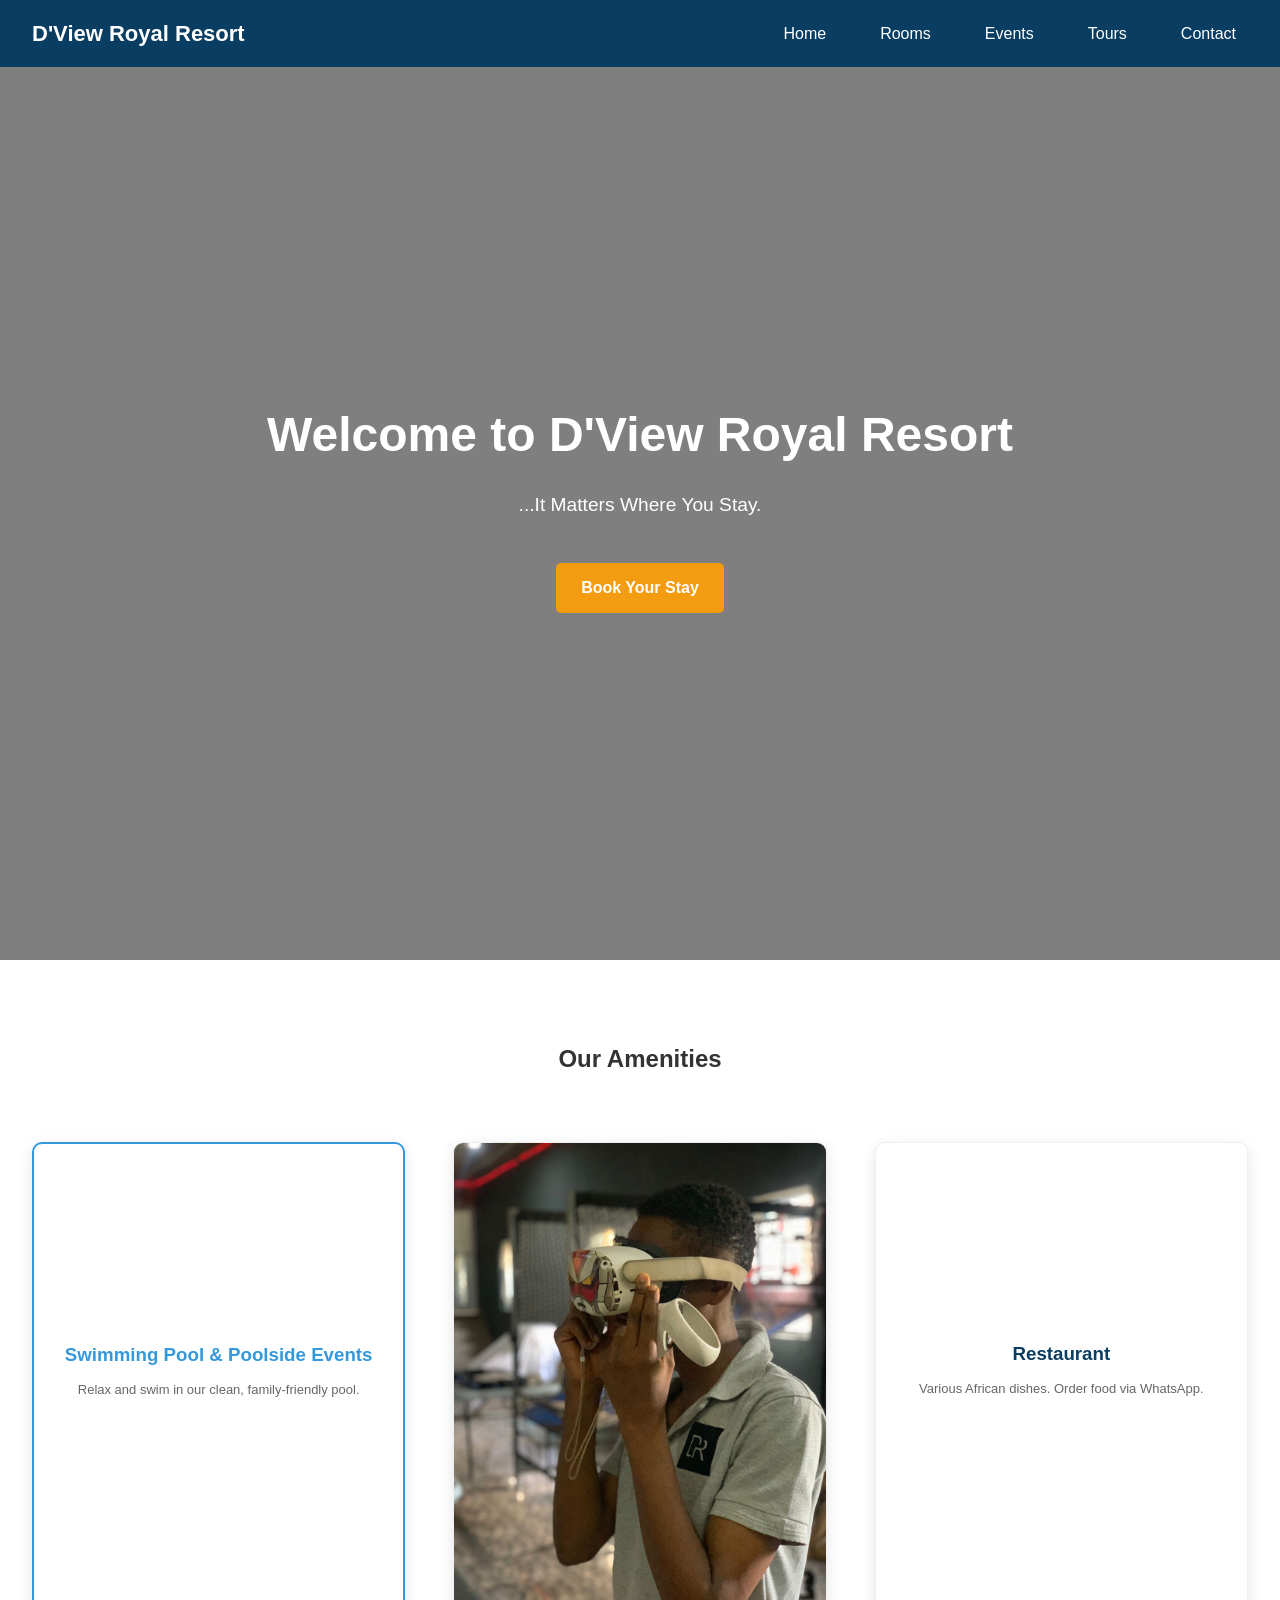
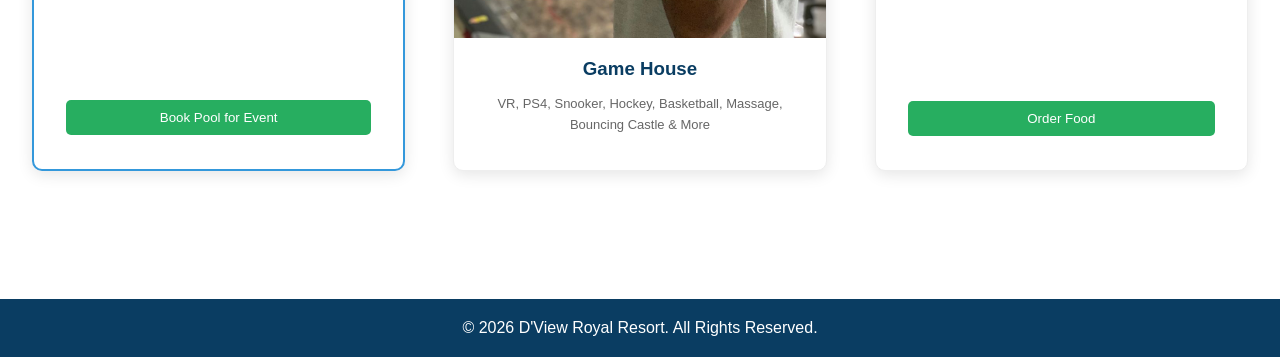
==== index.html @ 5af660dc "Split site into 5 pages" ====
<!DOCTYPE html>
<html lang="en">
  <head>
    <meta charset="UTF-8" />
    <meta name="viewport" content="width=device-width, initial-scale=1.0" />
    <title>D'View Royal Resort - Comfort, Fun & Luxury</title>
    <link rel="stylesheet" href="style.css" />
  </head>
  <body>
    <!-- NAVBAR -->
    <header>
      <nav class="navbar">
        <h1 class="logo">D'View Royal Resort</h1>
        <ul class="nav-links">
          <li><a href="index.html">Home</a></li>
          <li><a href="rooms.html">Rooms</a></li>
          <li><a href="events.html">Events</a></li>
          <li><a href="tours.html">Tours</a></li>
          <li><a href="contact.html">Contact</a></li>
        </ul>
      </nav>
    </header>

    <!-- HERO SECTION WITH VIDEO -->
    <section id="home" class="hero">
      <video autoplay muted loop playsinline class="hero-video">
        <source src="images/resort-building.mp4" type="video/mp4" />
      </video>
      <div class="hero-overlay"></div>
      <div class="hero-content">
        <h2>Welcome to D'View Royal Resort</h2>
        <p>...It Matters Where You Stay.</p>
        <a href="rooms.html" class="btn">Book Your Stay</a>
      </div>
    </section>

    <!-- AMENITIES ROW: POOL, GAME HOUSE, RESTAURANT -->
    <section class="section">
      <h2>Our Amenities</h2>
      <div class="amenities-row">
        <div class="card amenity-card pool-event-card">
          <video autoplay muted loop playsinline class="card-media">
            <source src="images/VID-20260122-WA0000.mp4" type="video/mp4" />
          </video>
          <div class="card-body">
            <h3>Swimming Pool & Poolside Events</h3>
            <p class="card-desc">
              Relax and swim in our clean, family-friendly pool.
            </p>
            <button class="btn-small" onclick="bookEvent('Poolside Event')">
              Book Pool for Event
            </button>
          </div>
        </div>
        <div class="card amenity-card">
          <img src="images/IMG-20260409-WA0001.jpg" alt="Game House" />
          <div class="card-body">
            <h3>Game House</h3>
            <p class="card-desc">
              VR, PS4, Snooker, Hockey, Basketball, Massage, Bouncing Castle &
              More
            </p>
          </div>
        </div>
        <div class="card amenity-card">
          <video autoplay muted loop playsinline class="card-media">
            <source src="images/restaurant.mp4" type="video/mp4" />
          </video>
          <div class="card-body">
            <h3>Restaurant</h3>
            <p class="card-desc">
              Various African dishes. Order food via WhatsApp.
            </p>
            <button class="btn-small" onclick="orderFood()">Order Food</button>
          </div>
        </div>
      </div>
    </section>

    <!-- FOOTER -->
    <footer>
      <p>&copy; 2026 D'View Royal Resort. All Rights Reserved.</p>
    </footer>
    <script src="script.js"></script>
  </body>
</html>
---- style.css ----
/* RESET */
* {
  margin: 0 !important;
  padding: 0 !important;
  box-sizing: border-box !important;
  font-family: "Poppins", Arial, sans-serif !important;
}
body {
  line-height: 1.6 !important;
  color: #333 !important;
  background: #fff !important;
}
a {
  text-decoration: none !important;
  color: inherit !important;
}
.section {
  padding: 5rem 2rem !important;
  text-align: center !important;
} /* Increased section padding */
.alt-bg {
  background: #f8f9fa !important;
}

/* GRID - MORE SPACE BETWEEN CARDS */
.grid {
  display: grid !important;
  grid-template-columns: repeat(auto-fit, minmax(320px, 1fr)) !important;
  gap: 3rem !important; /* Was 2rem, now 3rem */
  margin-top: 3rem !important; /* Was 2rem */
}

/* NAVBAR - FIXED */
.navbar {
  display: flex !important;
  justify-content: space-between !important;
  align-items: center !important;
  padding: 1rem 2rem !important;
  background: #0a3d62 !important;
  color: white !important;
  position: fixed !important;
  width: 100% !important;
  top: 0 !important;
  z-index: 1000 !important;
}
.logo {
  font-size: 22px !important;
  font-weight: bold !important;
  color: white !important;
}
.nav-links {
  list-style: none !important;
  display: flex !important;
  gap: 30px !important;
}
.nav-links li {
  display: inline-block !important;
}
.nav-links a {
  color: white !important;
  font-weight: 500 !important;
  font-size: 16px !important;
  padding: 8px 12px !important;
  transition: 0.3s !important;
}
.nav-links a:hover {
  color: #f39c12 !important;
}

/* HERO */
.hero {
  position: relative !important;
  height: 100vh !important;
  display: flex !important;
  align-items: center !important;
  justify-content: center !important;
  color: white !important;
  text-align: center !important;
  margin-top: 60px !important;
}
.hero-video {
  position: absolute !important;
  top: 0 !important;
  left: 0 !important;
  width: 100% !important;
  height: 100% !important;
  object-fit: cover !important;
  z-index: -2 !important;
}
.hero-overlay {
  position: absolute !important;
  top: 0 !important;
  left: 0 !important;
  width: 100% !important;
  height: 100% !important;
  background: rgba(0, 0, 0, 0.5) !important;
  z-index: -1 !important;
}
.hero-content h2 {
  font-size: 3rem !important;
  margin-bottom: 1rem !important;
}
.hero-content p {
  font-size: 1.2rem !important;
  margin-bottom: 2rem !important;
}

/* BUTTONS */
.btn {
  background: #f39c12 !important;
  color: white !important;
  padding: 12px 25px !important;
  border-radius: 5px !important;
  font-weight: bold !important;
  display: inline-block !important;
  margin: 10px 1rem !important;
  transition: 0.3s !important;
  border: none !important;
  cursor: pointer !important;
}
.btn:hover {
  background: #e67e22 !important;
}
.btn-small {
  background: #27ae60 !important;
  color: white !important;
  padding: 10px 18px !important;
  border: none !important;
  border-radius: 5px !important;
  cursor: pointer !important;
  margin: 10px 1rem !important;
}
.btn-small:hover {
  background: #229954 !important;
}
.vip-btn {
  background: #8e44ad !important;
  color: white !important;
}
.vip-btn:hover {
  background: #732d91 !important;
}

/* CARDS - ADDED MARGIN BOTTOM FOR EXTRA BREATHING SPACE */
.card {
  background: white !important;
  border-radius: 10px !important;
  box-shadow: 0 4px 15px rgba(0, 0, 0, 0.1) !important; /* Slightly bigger shadow */
  text-align: left !important;
  overflow: hidden !important;
  border: 1px solid #eee !important;
  display: flex !important;
  flex-direction: column !important;
  margin-bottom: 1rem !important; /* Extra space so cards don't touch */
  transition: transform 0.3s ease !important; /* Nice hover effect */
}
.card:hover {
  transform: translateY(-5px) !important; /* Lift on hover */
}
.card-body {
  padding: 0 1rem 1.5rem 1rem !important;
  flex-grow: 1 !important;
  display: flex !important;
  flex-direction: column !important;
}
.card h3 {
  padding: 1rem 0 0 0 !important;
  color: #0a3d62 !important;
}
.card-media {
  width: 100% !important;
  height: 220px !important;
  object-fit: cover !important;
  display: block !important;
}

/* AMENITIES ROW - 3 EQUAL CARDS */
.amenities-row {
  display: grid !important;
  grid-template-columns: repeat(3, 1fr) !important;
  gap: 3rem !important;
  margin-top: 4rem !important;
} /* Increased gap */
.amenity-card .card-media {
  height: 180px !important;
}
.amenity-card .card-body {
  text-align: center !important;
}
.amenity-card .card-desc {
  font-size: 13px !important;
  flex-grow: 1 !important;
}

/* POOL EVENT CARD */
.pool-event-card {
  border: 2px solid #3498db !important;
}
.pool-event-card h3 {
  color: #3498db !important;
}
.event-uses {
  background: #eaf6ff !important;
  padding: 10px !important;
  border-radius: 8px !important;
  margin: 10px 0 !important;
  text-align: left !important;
  font-size: 13px !important;
}
.event-uses ul {
  list-style: none !important;
  margin-top: 5px !important;
}
.event-uses li {
  margin: 4px 0 !important;
}

/* GALLERY SLIDER */
.gallery-card {
  padding: 0 !important;
}
.slider {
  position: relative !important;
  width: 100% !important;
  height: 220px !important;
  overflow: hidden !important;
}
.slides {
  display: flex !important;
  transition: transform 0.5s ease-in-out !important;
  height: 100% !important;
}
.slides img,
.slides video {
  width: 100% !important;
  height: 220px !important;
  object-fit: cover !important;
  flex-shrink: 0 !important;
}
.slider button {
  position: absolute !important;
  top: 50% !important;
  transform: translateY(-50%) !important;
  background: rgba(0, 0, 0, 0.5) !important;
  color: white !important;
  border: none !important;
  padding: 8px 12px !important;
  cursor: pointer !important;
  border-radius: 50% !important;
  font-size: 18px !important;
  z-index: 10 !important;
}
.slider .prev {
  left: 10px !important;
}
.slider .next {
  right: 10px !important;
}

/* SECTION TEXT */
.section-subtitle {
  margin-bottom: 2.5rem !important;
  text-align: center !important;
  color: #555 !important;
  font-size: 15px !important;
}
.section-subtitle small {
  font-size: 12px !important;
  color: #777 !important;
}
.card-desc {
  font-size: 14px !important;
  color: #666 !important;
  margin: 10px 0 !important;
}
.tier-desc {
  font-size: 14px !important;
  color: #555 !important;
  margin-bottom: 10px !important;
}

/* PRICE CARDS */
.price-card .price {
  font-size: 28px !important;
  font-weight: bold !important;
  color: #f39c12 !important;
  text-align: center !important;
  margin: 10px 0 !important;
}
.price span {
  font-size: 14px !important;
  font-weight: normal !important;
  color: #555 !important;
}

/* ROOM DETAILS */
.room-details {
  background: #f1f1f1 !important;
  padding: 10px !important;
  border-radius: 5px !important;
  margin: 10px 0 !important;
  font-size: 14px !important;
}
.room-details p {
  margin: 4px 0 !important;
}

/* SERVICE TIER */
.service-tier {
  background: #f8f9fa !important;
  padding: 1rem !important;
  border-radius: 8px !important;
  margin: 1rem 0 !important;
  border-left: 4px solid #27ae60 !important;
}
.service-tier h4 {
  color: #27ae60 !important;
  margin-bottom: 5px !important;
}
.room-options p {
  margin: 8px 0 !important;
  border-bottom: 1px dashed #ddd !important;
  padding-bottom: 5px !important;
  font-size: 15px !important;
}
.room-options span {
  font-size: 13px !important;
  color: #555 !important;
}

/* FEATURED + VIP */
.featured {
  border: 2px solid #f39c12 !important;
}
.featured h3 {
  color: #f39c12 !important;
}
.vip {
  border: 2px solid #8e44ad !important;
  background: linear-gradient(135deg, #f5e6ff 0%, #ffffff 100%) !important;
}
.vip h3 {
  color: #8e44ad !important;
}

/* FOUNDATION CARD */
.foundation-card {
  border: 2px solid #27ae60 !important;
  background: linear-gradient(135deg, #e8f8f5 0%, #ffffff 100%) !important;
}
.foundation-card h3 {
  color: #27ae60 !important;
}
.foundation-list {
  list-style: none !important;
  text-align: left !important;
  margin: 10px 1rem !important;
  font-size: 14px !important;
}
.foundation-list li {
  margin: 8px 0 !important;
  padding-left: 5px !important;
}
.foundation-btn {
  background: #27ae60 !important;
}
.foundation-btn:hover {
  background: #229954 !important;
}

/* EVENTS SECTION */
.upcoming-card {
  position: relative !important;
  border: 2px dashed #f39c12 !important;
}
.coming-soon-badge {
  position: absolute !important;
  top: 15px !important;
  right: 15px !important;
  background: #e74c3c !important;
  color: white !important;
  padding: 5px 12px !important;
  font-size: 12px !important;
  font-weight: bold !important;
  border-radius: 20px !important;
  z-index: 5 !important;
}

/* FOOTER */
footer {
  background: #0a3d62 !important;
  color: white !important;
  text-align: center !important;
  padding: 1rem !important;
  margin-top: 2rem !important;
}

/* MOBILE */
@media (max-width: 900px) {
  .navbar {
    flex-direction: column !important;
    align-items: flex-start !important;
    padding: 1rem !important;
  }
  .nav-links {
    gap: 15px !important;
    margin-top: 8px !important;
    flex-wrap: wrap !important;
  }
  .hero {
    padding-top: 120px !important;
    margin-top: 0 !important;
  }
  .hero-content h2 {
    font-size: 2rem !important;
  }
  .amenities-row {
    grid-template-columns: 1fr !important;
    gap: 2.5rem !important;
  } /* More space on mobile too */
  .grid {
    gap: 2.5rem !important;
  } /* More space on mobile */
}
/* ========== BOOKING MODAL STYLES - NEW UPDATE ========== */
.modal {
  display: none;
  position: fixed;
  z-index: 2000;
  left: 0;
  top: 0;
  width: 100%;
  height: 100%;
  background: rgba(0, 0, 0, 0.7);
  overflow-y: auto;
  animation: fadeIn 0.3s;
}
@keyframes fadeIn {
  from {
    opacity: 0;
  }
  to {
    opacity: 1;
  }
}
.modal-content {
  background: #fff;
  margin: 5% auto;
  padding: 2.5rem;
  border-radius: 12px;
  width: 90%;
  max-width: 700px;
  position: relative;
  box-shadow: 0 10px 30px rgba(0, 0, 0, 0.2);
}
.close-modal {
  position: absolute;
  top: 15px;
  right: 25px;
  font-size: 32px;
  cursor: pointer;
  color: #aaa;
  transition: 0.3s;
}
.close-modal:hover {
  color: #000;
}
.booking-step {
  display: none;
}
.booking-step.active {
  display: block;
}
.booking-step h2 {
  color: #0a3d62;
  margin-bottom: 1.5rem;
  text-align: center;
  font-size: 1.5rem;
}
.category-grid {
  display: grid;
  grid-template-columns: repeat(auto-fit, minmax(180px, 1fr));
  gap: 1rem;
  margin: 2rem 0;
}
.category-card {
  background: #f8f9fa;
  padding: 1.5rem 1rem;
  border-radius: 8px;
  cursor: pointer;
  border: 2px solid #eee;
  transition: 0.3s;
  text-align: center;
  font-weight: 600;
  color: #0a3d62;
}
.category-card:hover {
  border-color: #f39c12;
  background: #fff8e1;
  transform: translateY(-3px);
}
.btn-back {
  background: #95a5a6 !important;
  color: #fff !important;
  margin-right: 10px;
}
.btn-back:hover {
  background: #7f8c8d !important;
}
.booking-buttons {
  display: flex;
  gap: 10px;
  margin-top: 1rem;
  flex-wrap: wrap;
}
.pay-now-btn {
  background: #0a3d62 !important;
}
.pay-now-btn:hover {
  background: #082f4d !important;
}
.whatsapp-btn {
  background: #25d366 !important;
}
.whatsapp-btn:hover {
  background: #1ebe57 !important;
}
#booking-modal label {
  font-weight: 600;
  display: block;
  margin-top: 10px;
  color: #333;
}
#booking-modal input {
  width: 100%;
  padding: 12px;
  margin: 5px 0 15px 0;
  border: 1px solid #ddd;
  border-radius: 5px;
  font-size: 15px;
}
#booking-modal input:focus {
  border-color: #0a3d62;
  outline: none;
}
#booking-summary {
  background: #eaf6ff;
  padding: 15px;
  border-radius: 5px;
  margin: 15px 0;
  font-weight: bold;
  border-left: 4px solid #3498db;
}
.room-options p {
  margin: 8px 0;
  border-bottom: 1px dashed #ddd;
  padding-bottom: 5px;
  font-size: 15px;
}
.room-options span {
  font-size: 13px;
  color: #555;
}
@media (max-width: 600px) {
  .modal-content {
    margin: 10% auto;
    padding: 1.5rem;
  }
  .category-grid {
    grid-template-columns: 1fr;
  }
}
/* D'VIEW RESORT BOOKING CARD */
.booking-card {
  background: #fff;
  padding: 30px;
  border-radius: 16px;
  box-shadow: 0 10px 30px rgba(0, 0, 0, 0.1);
  max-width: 450px;
  margin: 40px auto; /* added margin top/bottom */
  font-family: "Poppins", sans-serif;
}

.booking-card h2 {
  color: #8b4513; /* Resort gold/brown */
  text-align: center;
  margin-bottom: 20px;
}

.form-group {
  margin-bottom: 18px;
}

.form-group label {
  font-weight: 600;
  display: block;
  margin-bottom: 6px;
  color: #333;
}

.form-group input {
  width: 100%;
  padding: 12px;
  border: 1px solid #ddd;
  border-radius: 8px;
  font-size: 15px;
  box-sizing: border-box; /* important so padding doesn't break width */
}

.summary-box {
  background: #fff8f0;
  padding: 15px;
  border-radius: 10px;
  margin: 20px 0;
  border-left: 4px solid #d4af37; /* Gold accent */
}

.price {
  color: #8b4513;
  font-size: 18px;
}

.pay-btn {
  width: 100%;
  padding: 15px;
  background: linear-gradient(90deg, #d4af37, #8b4513);
  color: white;
  border: none;
  border-radius: 10px;
  font-size: 16px;
  font-weight: bold;
  cursor: pointer;
  transition: 0.3s;
}
.pay-btn:hover {
  opacity: 0.9;
}
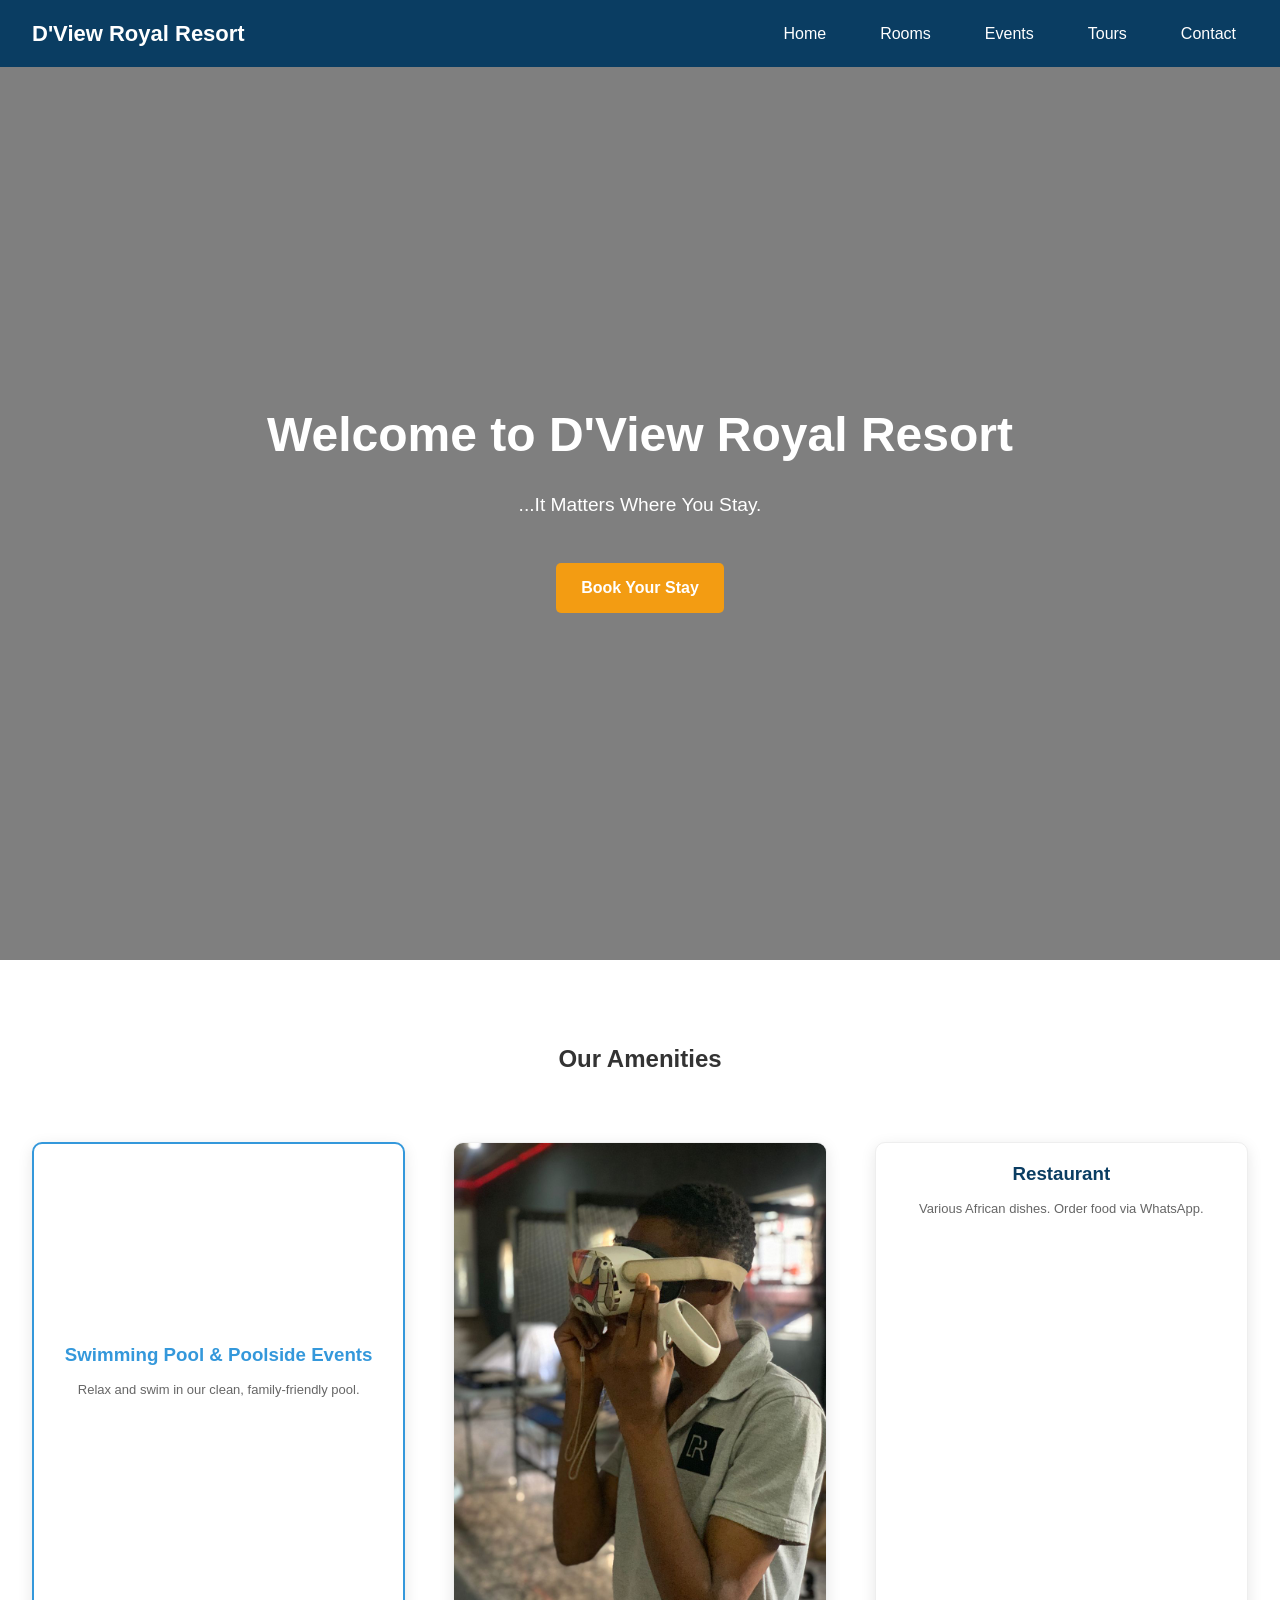
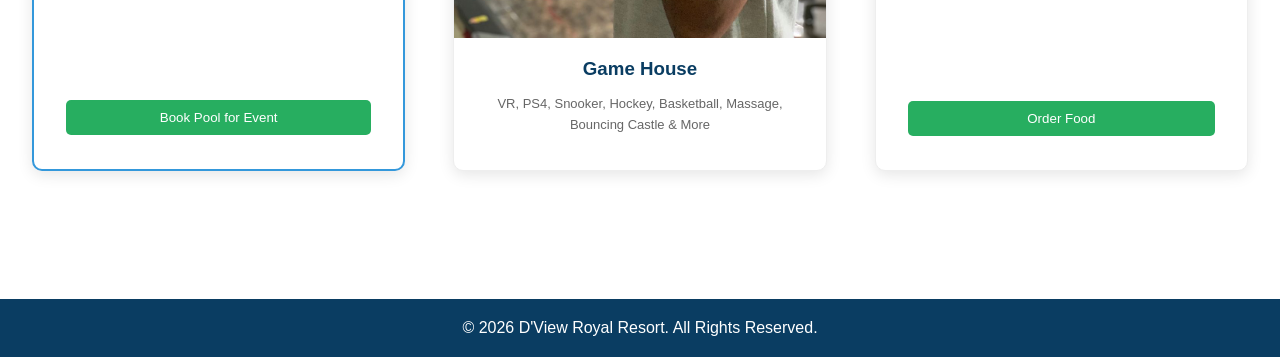
==== commit 0f9d27c0: "comment out" ====
--- a/index.html
+++ b/index.html
@@ -23,9 +23,9 @@
 
     <!-- HERO SECTION WITH VIDEO -->
     <section id="home" class="hero">
-      <video autoplay muted loop playsinline class="hero-video">
-        <source src="images/resort-building.mp4" type="video/mp4" />
-      </video>
+      <!--<video autoplay muted loop playsinline class="hero-video">
+        <source src="" type="video/mp4" />
+      </video>-->
       <div class="hero-overlay"></div>
       <div class="hero-content">
         <h2>Welcome to D'View Royal Resort</h2>
@@ -63,9 +63,9 @@
           </div>
         </div>
         <div class="card amenity-card">
-          <video autoplay muted loop playsinline class="card-media">
-            <source src="images/restaurant.mp4" type="video/mp4" />
-          </video>
+          <!--<video autoplay muted loop playsinline class="card-media">
+            <source src="" type="video/mp4" />
+          </video>-->
           <div class="card-body">
             <h3>Restaurant</h3>
             <p class="card-desc">
@@ -81,6 +81,6 @@
     <footer>
       <p>&copy; 2026 D'View Royal Resort. All Rights Reserved.</p>
     </footer>
-    <script src="script.js"></script>
+    <!-- <script src="script.js"></script> -->
   </body>
 </html>
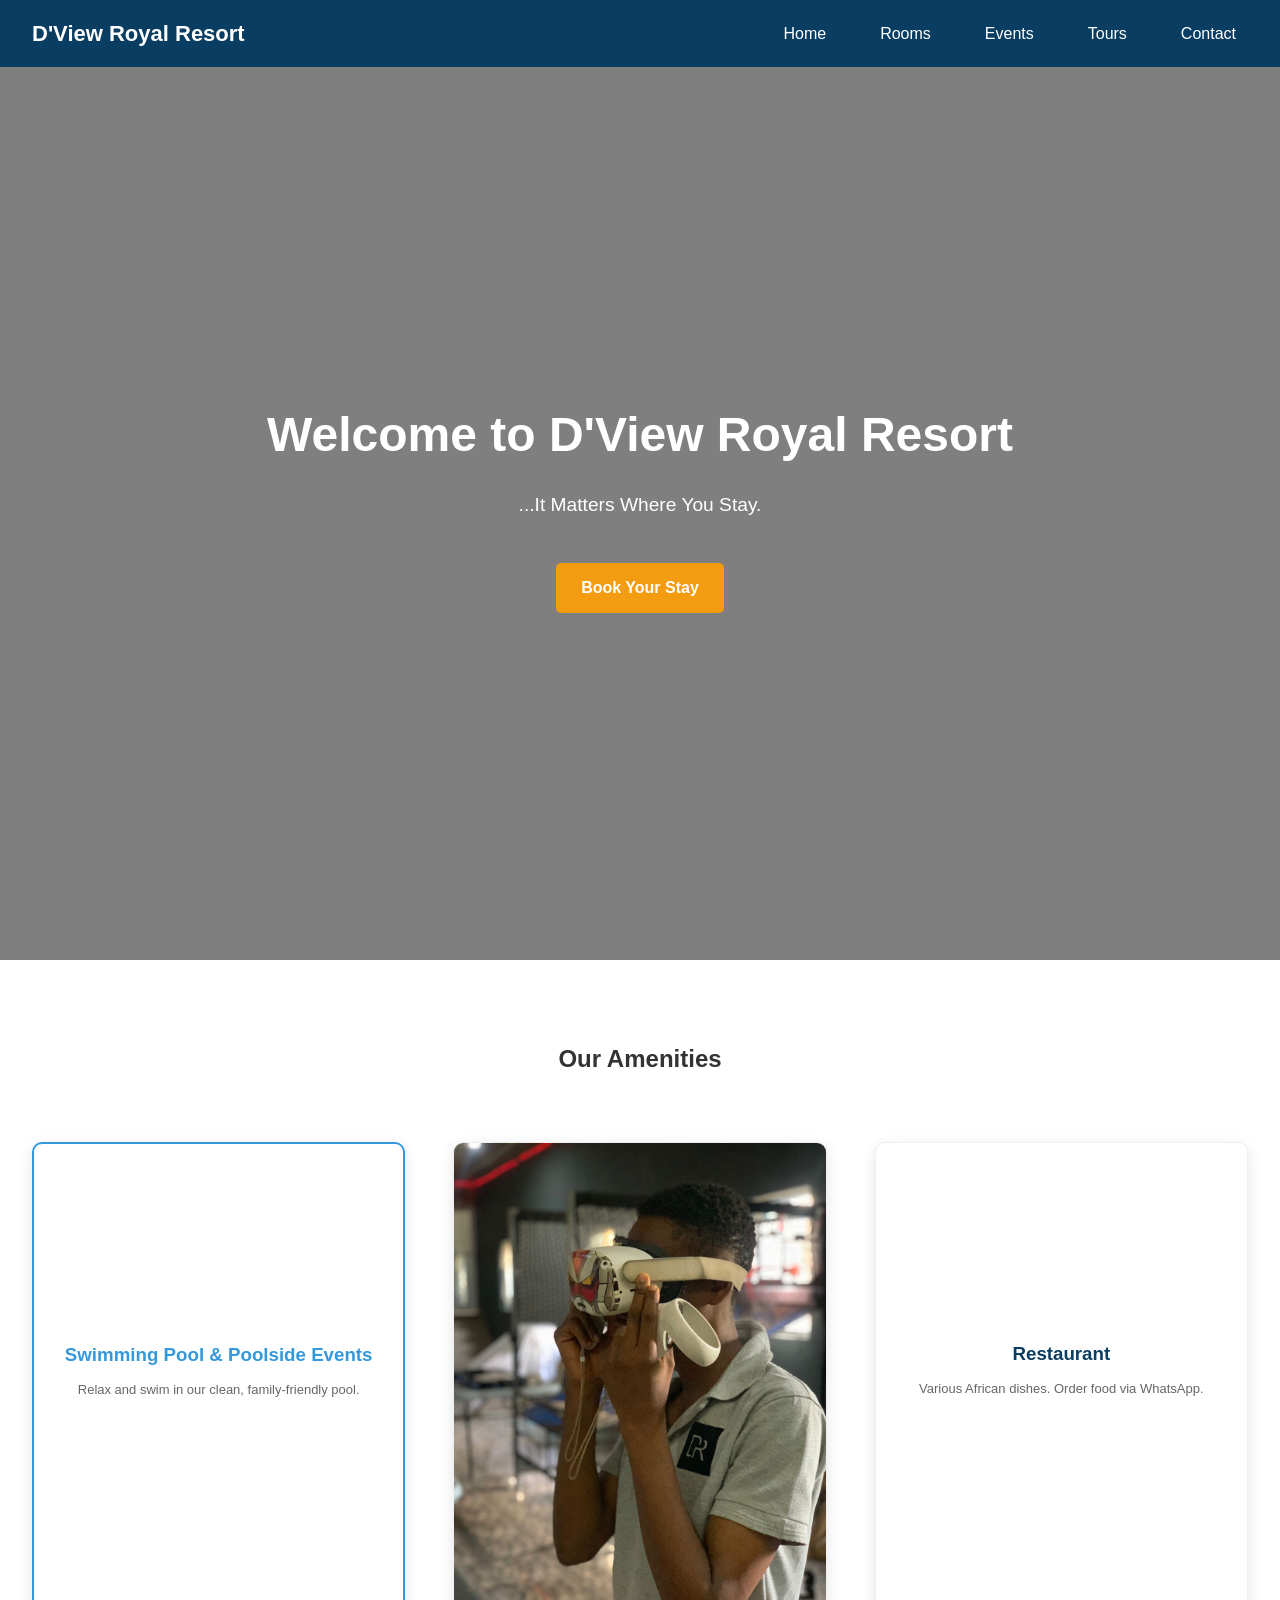
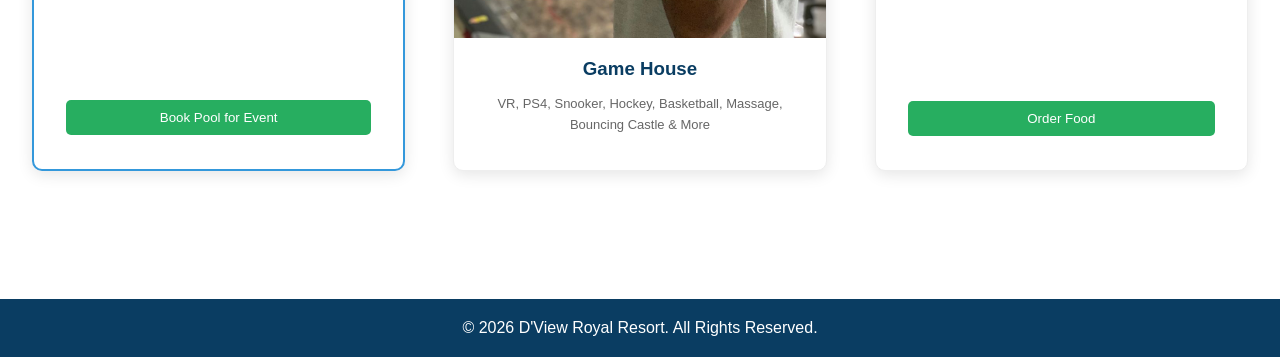
==== commit 0841dac9: "notes" ====
--- a/index.html
+++ b/index.html
@@ -23,9 +23,9 @@
 
     <!-- HERO SECTION WITH VIDEO -->
     <section id="home" class="hero">
-      <!--<video autoplay muted loop playsinline class="hero-video">
-        <source src="" type="video/mp4" />
-      </video>-->
+      <video autoplay muted loop playsinline class="hero-video">
+        <source src="video.mp4" type="video/mp4" />
+      </video>
       <div class="hero-overlay"></div>
       <div class="hero-content">
         <h2>Welcome to D'View Royal Resort</h2>
@@ -63,9 +63,9 @@
           </div>
         </div>
         <div class="card amenity-card">
-          <!--<video autoplay muted loop playsinline class="card-media">
-            <source src="" type="video/mp4" />
-          </video>-->
+          <video autoplay muted loop playsinline class="card-media">
+            <source src="video.mp4" type="video/mp4" />
+          </video>
           <div class="card-body">
             <h3>Restaurant</h3>
             <p class="card-desc">
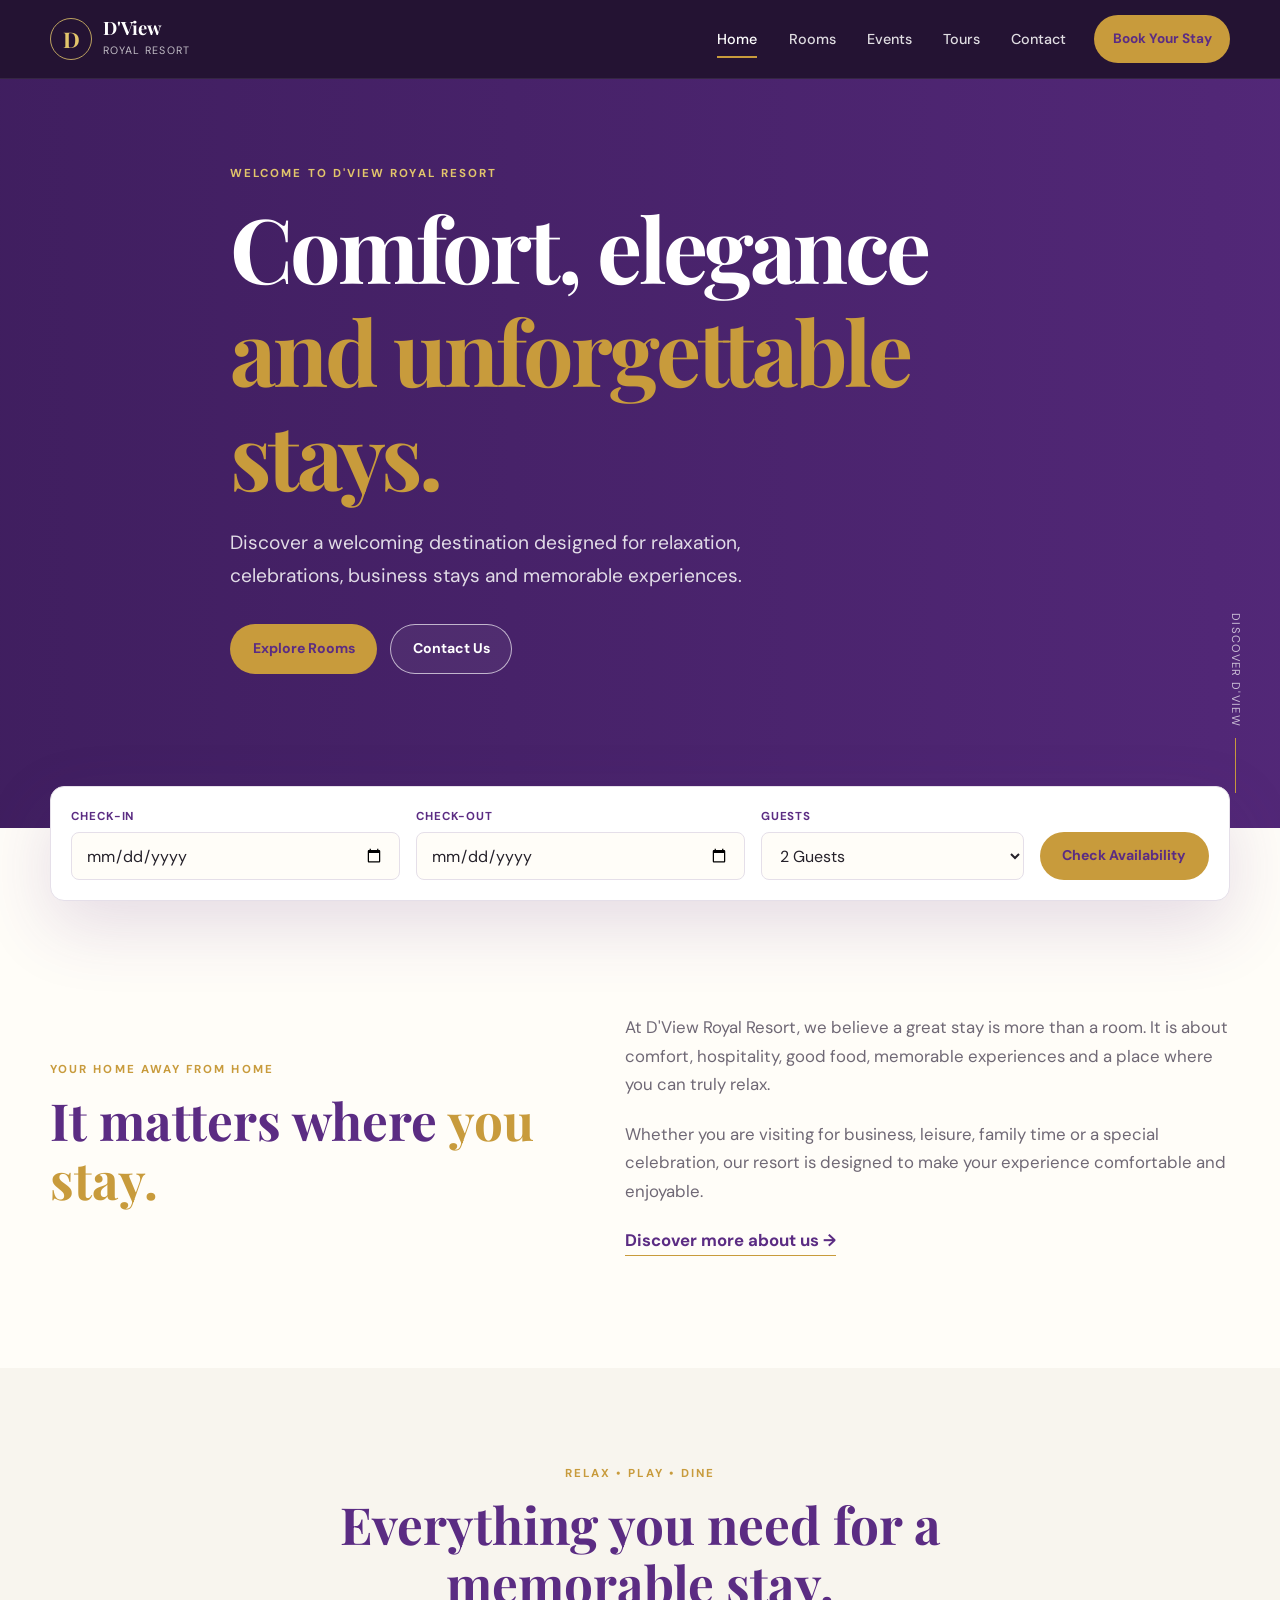
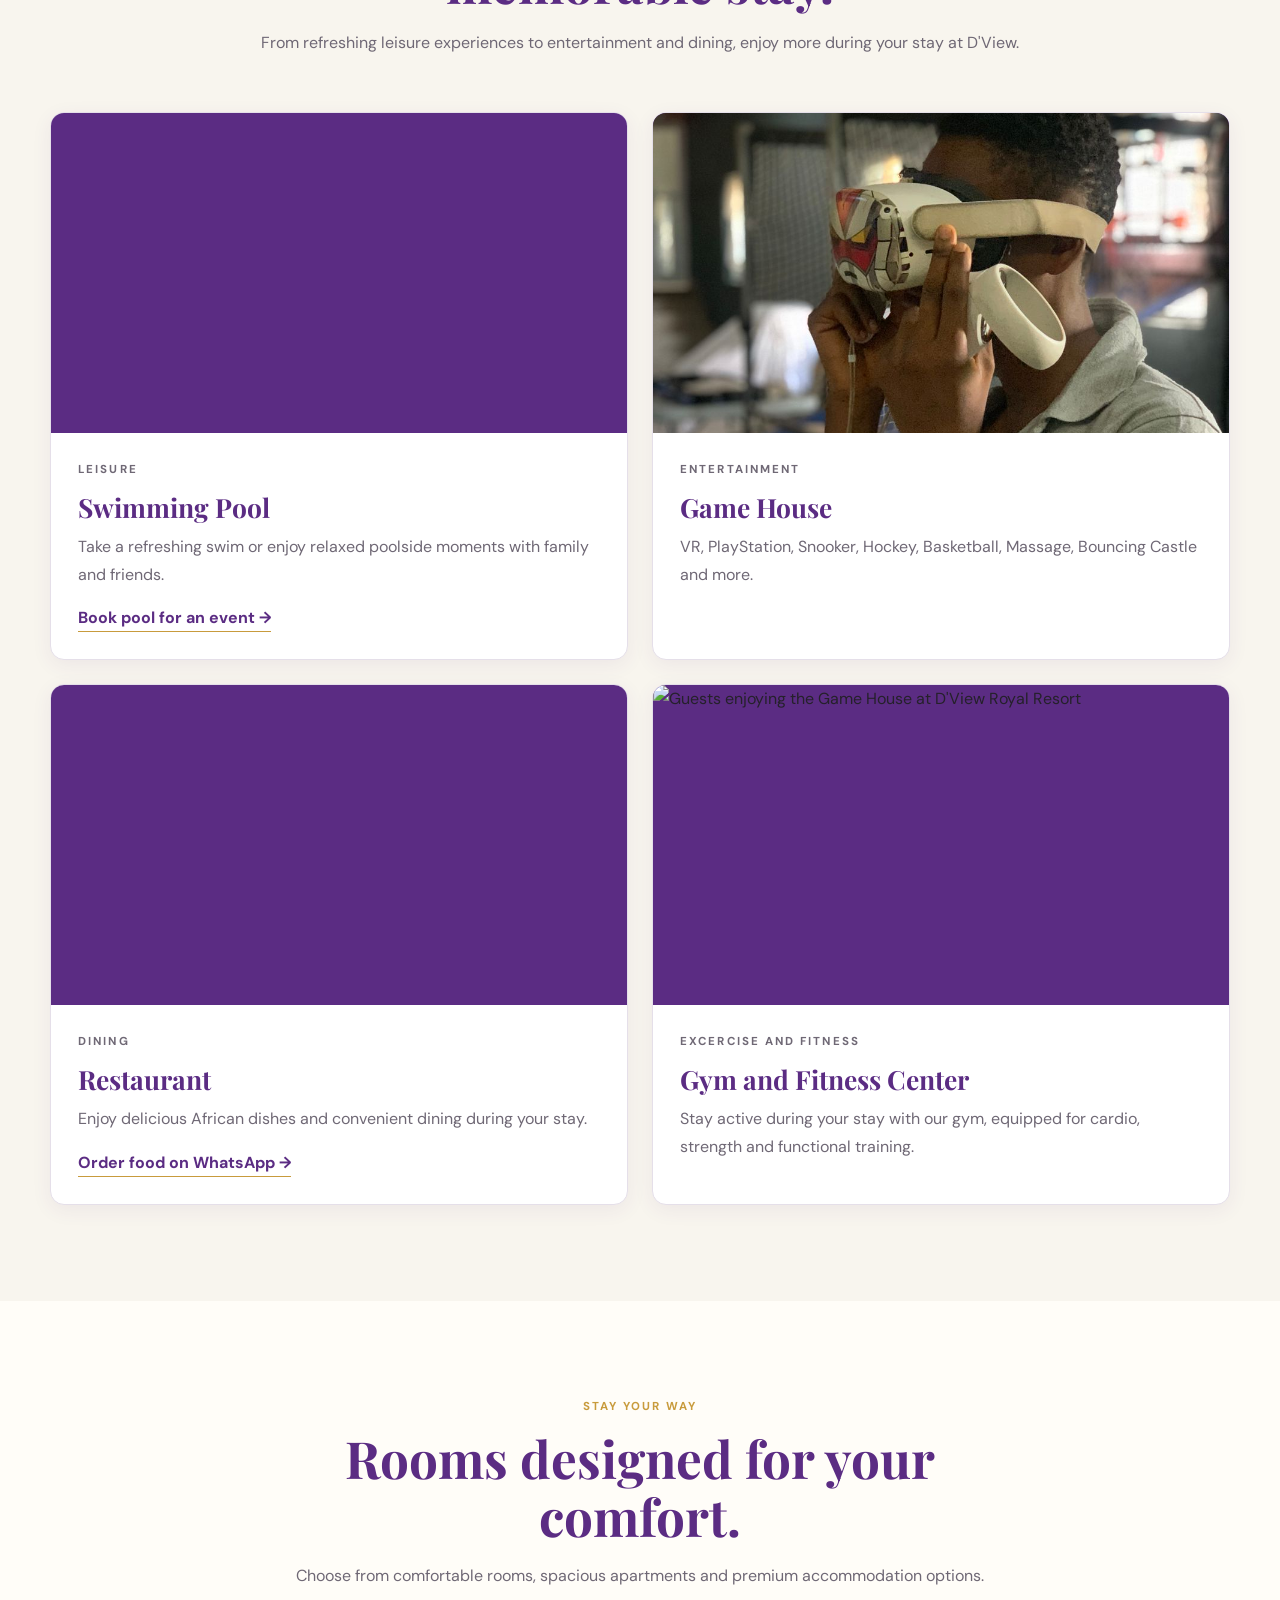
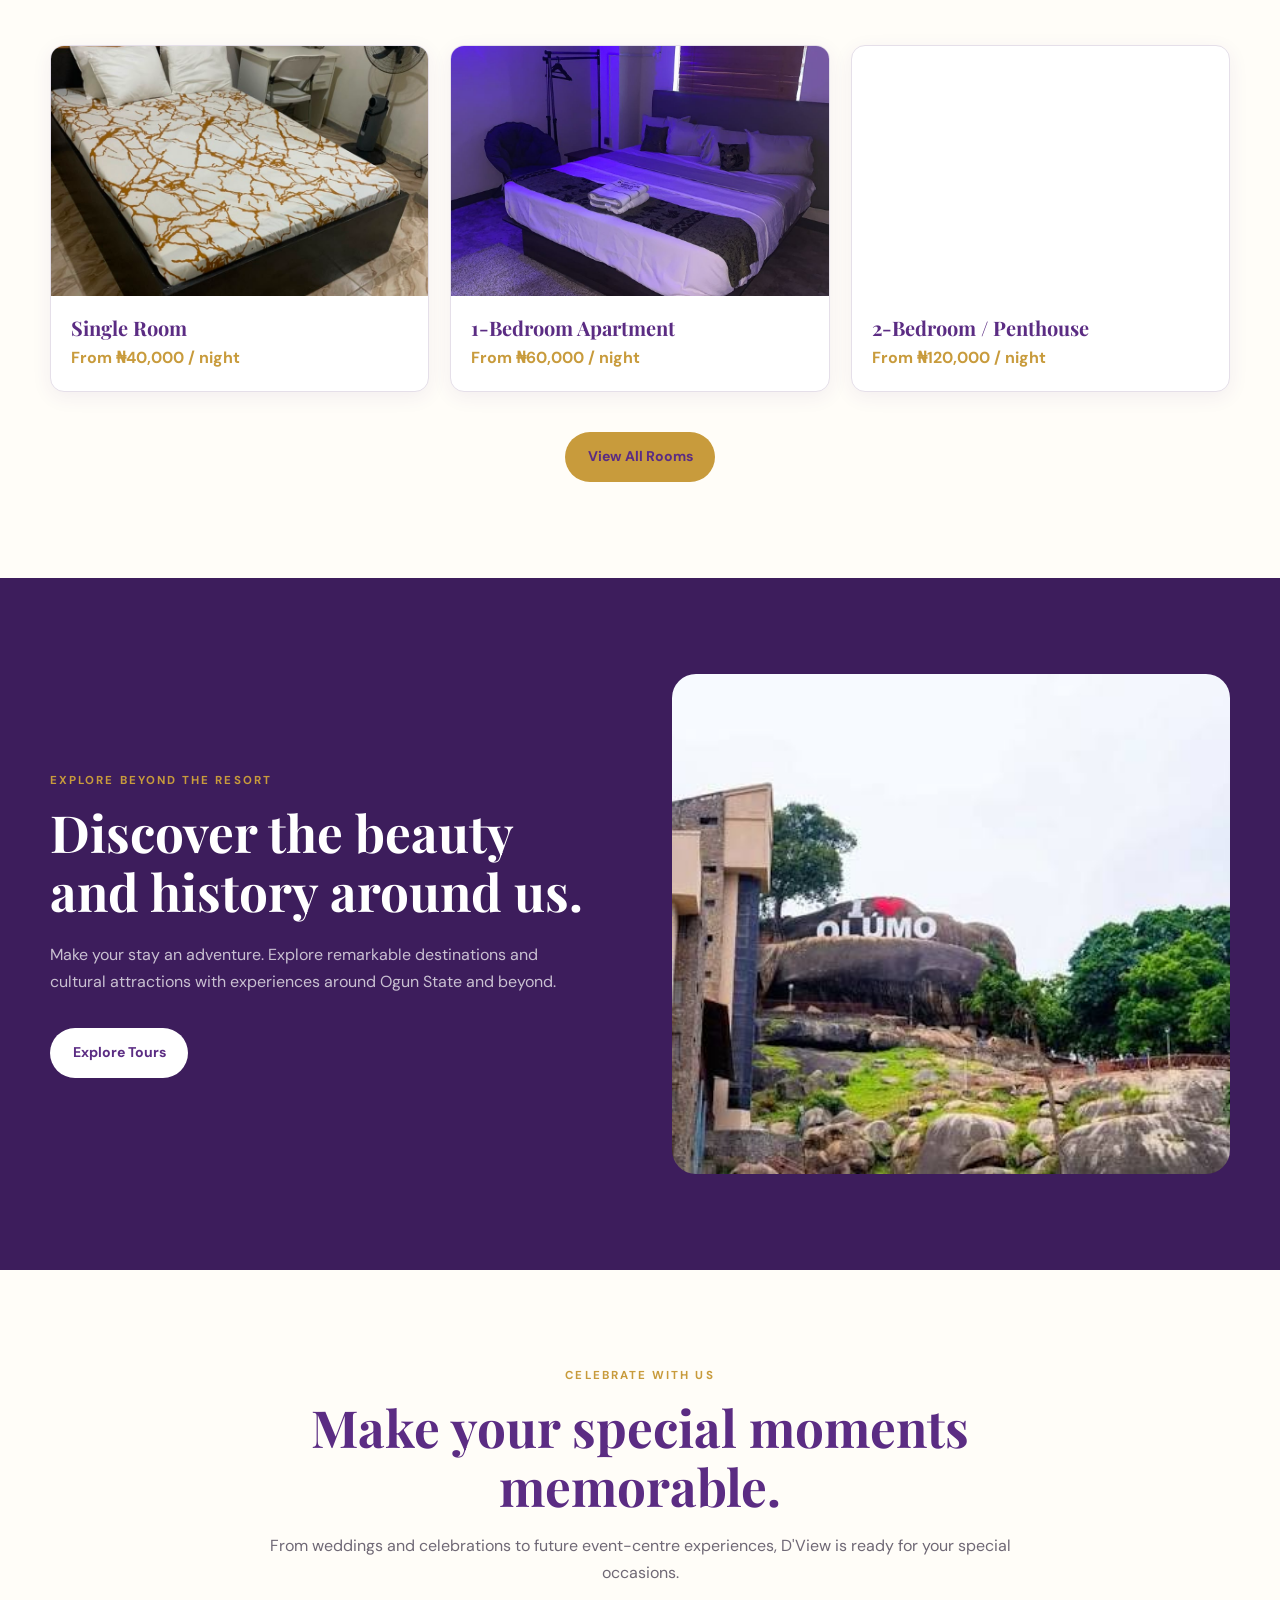
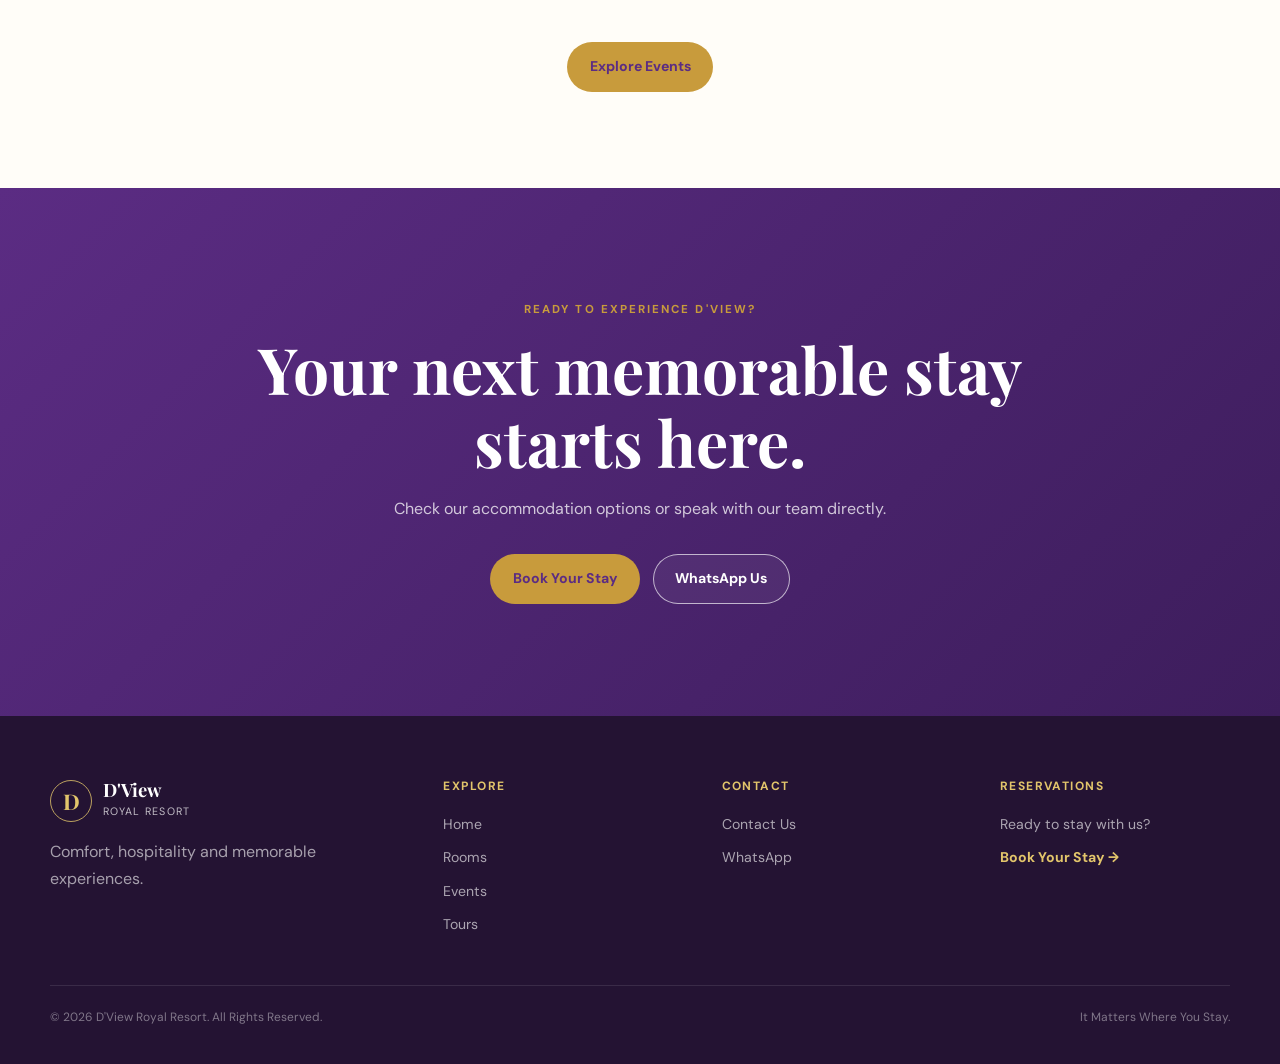
==== commit a1e844b7: "Restructured" ====
--- a/index.html
+++ b/index.html
@@ -3,84 +3,464 @@
   <head>
     <meta charset="UTF-8" />
     <meta name="viewport" content="width=device-width, initial-scale=1.0" />
-    <title>D'View Royal Resort - Comfort, Fun & Luxury</title>
+
+    <title>D'View Royal Resort | Comfort, Luxury & Memorable Experiences</title>
+
+    <meta
+      name="description"
+      content="Welcome to D'View Royal Resort — comfortable accommodation, dining, recreation, events and memorable experiences." />
+    <meta name="theme-color" content="#12372a" />
+
+    <link rel="preconnect" href="https://fonts.googleapis.com" />
+    <link rel="preconnect" href="https://fonts.gstatic.com" crossorigin />
+
+    <link
+      href="https://fonts.googleapis.com/css2?family=DM+Sans:wght@400;500;600;700&family=Playfair+Display:wght@500;600;700&display=swap"
+      rel="stylesheet" />
+
     <link rel="stylesheet" href="style.css" />
   </head>
+
   <body>
-    <!-- NAVBAR -->
-    <header>
-      <nav class="navbar">
-        <h1 class="logo">D'View Royal Resort</h1>
-        <ul class="nav-links">
-          <li><a href="index.html">Home</a></li>
-          <li><a href="rooms.html">Rooms</a></li>
-          <li><a href="events.html">Events</a></li>
-          <li><a href="tours.html">Tours</a></li>
-          <li><a href="contact.html">Contact</a></li>
-        </ul>
-      </nav>
+    <!-- ================= HEADER ================= -->
+    <header class="site-header">
+      <div class="container navbar">
+        <a href="index.html" class="logo">
+          <span class="logo-mark">D</span>
+          <span>
+            <strong>D'View</strong>
+            <small>Royal Resort</small>
+          </span>
+        </a>
+
+        <button
+          class="nav-toggle"
+          type="button"
+          aria-label="Open navigation menu"
+          aria-expanded="false"
+          aria-controls="primary-navigation">
+          <span></span>
+          <span></span>
+          <span></span>
+        </button>
+
+        <nav
+          id="primary-navigation"
+          class="site-nav"
+          aria-label="Main navigation">
+          <a href="index.html" class="active">Home</a>
+          <a href="rooms.html">Rooms</a>
+          <a href="events.html">Events</a>
+          <a href="tours.html">Tours</a>
+          <a href="contact.html">Contact</a>
+          <a href="rooms.html" class="nav-cta">Book Your Stay</a>
+        </nav>
+      </div>
     </header>
 
-    <!-- HERO SECTION WITH VIDEO -->
-    <section id="home" class="hero">
-      <video autoplay muted loop playsinline class="hero-video">
-        <source src="video.mp4" type="video/mp4" />
-      </video>
-      <div class="hero-overlay"></div>
-      <div class="hero-content">
-        <h2>Welcome to D'View Royal Resort</h2>
-        <p>...It Matters Where You Stay.</p>
-        <a href="rooms.html" class="btn">Book Your Stay</a>
+    <!-- ================= HERO ================= -->
+    <main>
+      <section class="hero">
+        <video
+          class="hero-video"
+          autoplay
+          muted
+          loop
+          playsinline
+          poster="images/resort-poster.jpg"
+          aria-hidden="true">
+          <source src="video.mp4" type="video/mp4" />
+        </video>
+
+        <div class="hero-overlay"></div>
+
+        <div class="container hero-content">
+          <p class="eyebrow">WELCOME TO D'VIEW ROYAL RESORT</p>
+
+          <h1>
+            Comfort, elegance
+            <span>and unforgettable stays.</span>
+          </h1>
+
+          <p class="hero-text">
+            Discover a welcoming destination designed for relaxation,
+            celebrations, business stays and memorable experiences.
+          </p>
+
+          <div class="hero-actions">
+            <a href="rooms.html" class="btn btn-primary"> Explore Rooms </a>
+
+            <a href="contact.html" class="btn btn-outline"> Contact Us </a>
+          </div>
+        </div>
+
+        <div class="hero-scroll">
+          <span>Discover D'View</span>
+          <span class="scroll-line"></span>
+        </div>
+      </section>
+
+      <!-- ================= QUICK BOOKING ================= -->
+      <section class="booking-strip">
+        <div class="container">
+          <form class="booking-form" id="availability-form">
+            <div class="booking-field">
+              <label for="home-checkin">Check-in</label>
+              <input type="date" id="home-checkin" name="checkin" />
+            </div>
+
+            <div class="booking-field">
+              <label for="home-checkout">Check-out</label>
+              <input type="date" id="home-checkout" name="checkout" />
+            </div>
+
+            <div class="booking-field">
+              <label for="home-guests">Guests</label>
+              <select id="home-guests" name="guests">
+                <option value="1">1 Guest</option>
+                <option value="2" selected>2 Guests</option>
+                <option value="3">3 Guests</option>
+                <option value="4">4 Guests</option>
+                <option value="5">5+ Guests</option>
+              </select>
+            </div>
+
+            <button type="submit" class="btn btn-primary">
+              Check Availability
+            </button>
+          </form>
+        </div>
+      </section>
+
+      <!-- ================= INTRO ================= -->
+      <section class="section intro-section">
+        <div class="container intro-grid">
+          <div class="section-heading text-left">
+            <p class="eyebrow">YOUR HOME AWAY FROM HOME</p>
+
+            <h2>
+              It matters where
+              <span>you stay.</span>
+            </h2>
+          </div>
+
+          <div class="intro-copy">
+            <p>
+              At D'View Royal Resort, we believe a great stay is more than a
+              room. It is about comfort, hospitality, good food, memorable
+              experiences and a place where you can truly relax.
+            </p>
+
+            <p>
+              Whether you are visiting for business, leisure, family time or a
+              special celebration, our resort is designed to make your
+              experience comfortable and enjoyable.
+            </p>
+
+            <a href="contact.html" class="text-link">
+              Discover more about us →
+            </a>
+          </div>
+        </div>
+      </section>
+
+      <!-- ================= AMENITIES ================= -->
+      <section class="section section-light">
+        <div class="container">
+          <div class="section-heading">
+            <p class="eyebrow">RELAX • PLAY • DINE</p>
+
+            <h2>Everything you need for a memorable stay.</h2>
+
+            <p>
+              From refreshing leisure experiences to entertainment and dining,
+              enjoy more during your stay at D'View.
+            </p>
+          </div>
+
+          <div class="feature-grid">
+            <!-- POOL -->
+            <article class="feature-card feature-card-large">
+              <div class="feature-media">
+                <video autoplay muted loop playsinline preload="metadata">
+                  <source src="images/pool.mp4" type="video/mp4" />
+                </video>
+              </div>
+
+              <div class="feature-content">
+                <p class="card-kicker">LEISURE</p>
+
+                <h3>Swimming Pool</h3>
+
+                <p>
+                  Take a refreshing swim or enjoy relaxed poolside moments with
+                  family and friends.
+                </p>
+
+                <a
+                  href="https://wa.me/2349169713338?text=Hi%20DView%20Royal%20Resort%2C%20I%20want%20to%20book%20the%20pool%20for%20an%20event."
+                  target="_blank"
+                  rel="noopener noreferrer"
+                  class="text-link">
+                  Book pool for an event →
+                </a>
+              </div>
+            </article>
+
+            <!-- GAME HOUSE -->
+            <article class="feature-card">
+              <div class="feature-media">
+                <img
+                  src="images/game-house1.jpg"
+                  alt="Guests enjoying the Game House at D'View Royal Resort"
+                  loading="lazy" />
+              </div>
+
+              <div class="feature-content">
+                <p class="card-kicker">ENTERTAINMENT</p>
+
+                <h3>Game House</h3>
+
+                <p>
+                  VR, PlayStation, Snooker, Hockey, Basketball, Massage,
+                  Bouncing Castle and more.
+                </p>
+              </div>
+            </article>
+
+            <!-- RESTAURANT -->
+            <article class="feature-card">
+              <div class="feature-media">
+                <video autoplay muted loop playsinline preload="metadata">
+                  <source src="video.mp4" type="video/mp4" />
+                </video>
+              </div>
+
+              <div class="feature-content">
+                <p class="card-kicker">DINING</p>
+
+                <h3>Restaurant</h3>
+
+                <p>
+                  Enjoy delicious African dishes and convenient dining during
+                  your stay.
+                </p>
+
+                <a
+                  href="https://wa.me/2349169713338?text=Hi%20DView%20Royal%20Resort%2C%20I%20would%20like%20to%20order%20food."
+                  target="_blank"
+                  rel="noopener noreferrer"
+                  class="text-link">
+                  Order food on WhatsApp →
+                </a>
+              </div>
+            </article>
+
+            <!-- GYM HOUSE -->
+            <article class="feature-card">
+              <div class="feature-media">
+                <img
+                  src="images/"
+                  alt="Guests enjoying the Game House at D'View Royal Resort"
+                  loading="lazy" />
+              </div>
+
+              <div class="feature-content">
+                <p class="card-kicker">EXCERCISE AND FITNESS</p>
+
+                <h3>Gym and Fitness Center</h3>
+
+                <p>
+                  Stay active during your stay with our gym, equipped for
+                  cardio, strength and functional training.
+                </p>
+              </div>
+            </article>
+          </div>
+        </div>
+      </section>
+
+      <!-- ================= ROOMS CTA ================= -->
+      <section class="section rooms-preview">
+        <div class="container">
+          <div class="section-heading">
+            <p class="eyebrow">STAY YOUR WAY</p>
+
+            <h2>Rooms designed for your comfort.</h2>
+
+            <p>
+              Choose from comfortable rooms, spacious apartments and premium
+              accommodation options.
+            </p>
+          </div>
+
+          <div class="room-preview-grid">
+            <article class="mini-room-card">
+              <img
+                src="images/single1.jpeg"
+                alt="Single Room at D'View Royal Resort"
+                loading="lazy" />
+
+              <div>
+                <h3>Single Room</h3>
+                <p>From ₦40,000 / night</p>
+              </div>
+            </article>
+
+            <article class="mini-room-card">
+              <img
+                src="images/IMG-20260621-WA0017.jpg"
+                alt="1-Bedroom Apartment at D'View Royal Resort"
+                loading="lazy" />
+
+              <div>
+                <h3>1-Bedroom Apartment</h3>
+                <p>From ₦60,000 / night</p>
+              </div>
+            </article>
+
+            <article class="mini-room-card">
+              <video autoplay muted loop playsinline>
+                <source src="penthouse.mp4" type="video/mp4" />
+              </video>
+
+              <div>
+                <h3>2-Bedroom / Penthouse</h3>
+                <p>From ₦120,000 / night</p>
+              </div>
+            </article>
+          </div>
+
+          <div class="center-action">
+            <a href="rooms.html" class="btn btn-primary"> View All Rooms </a>
+          </div>
+        </div>
+      </section>
+
+      <!-- ================= EXPERIENCES ================= -->
+      <section class="section section-dark">
+        <div class="container experience-grid">
+          <div class="experience-content">
+            <p class="eyebrow">EXPLORE BEYOND THE RESORT</p>
+
+            <h2>Discover the beauty and history around us.</h2>
+
+            <p>
+              Make your stay an adventure. Explore remarkable destinations and
+              cultural attractions with experiences around Ogun State and
+              beyond.
+            </p>
+
+            <a href="tours.html" class="btn btn-light"> Explore Tours </a>
+          </div>
+
+          <div class="experience-image">
+            <img
+              src="images/olumo rooock.jpeg"
+              alt="Olumo Rock near Abeokuta"
+              loading="lazy" />
+          </div>
+        </div>
+      </section>
+
+      <!-- ================= EVENTS ================= -->
+      <section class="section">
+        <div class="container">
+          <div class="section-heading">
+            <p class="eyebrow">CELEBRATE WITH US</p>
+
+            <h2>Make your special moments memorable.</h2>
+
+            <p>
+              From weddings and celebrations to future event-centre experiences,
+              D'View is ready for your special occasions.
+            </p>
+          </div>
+
+          <div class="center-action">
+            <a href="events.html" class="btn btn-primary"> Explore Events </a>
+          </div>
+        </div>
+      </section>
+
+      <!-- ================= FINAL CTA ================= -->
+      <section class="cta-section">
+        <div class="container cta-content">
+          <p class="eyebrow">READY TO EXPERIENCE D'VIEW?</p>
+
+          <h2>Your next memorable stay starts here.</h2>
+
+          <p>
+            Check our accommodation options or speak with our team directly.
+          </p>
+
+          <div class="hero-actions">
+            <a href="rooms.html" class="btn btn-primary"> Book Your Stay </a>
+
+            <a
+              href="https://wa.me/2349169713338?text=Hi%20DView%20Royal%20Resort%2C%20I%20would%20like%20to%20make%20an%20enquiry."
+              target="_blank"
+              rel="noopener noreferrer"
+              class="btn btn-outline">
+              WhatsApp Us
+            </a>
+          </div>
+        </div>
+      </section>
+    </main>
+
+    <!-- ================= FOOTER ================= -->
+    <footer class="site-footer">
+      <div class="container footer-grid">
+        <div class="footer-brand">
+          <a href="index.html" class="logo footer-logo">
+            <span class="logo-mark">D</span>
+            <span>
+              <strong>D'View</strong>
+              <small>Royal Resort</small>
+            </span>
+          </a>
+
+          <p>Comfort, hospitality and memorable experiences.</p>
+        </div>
+
+        <div class="footer-column">
+          <h3>Explore</h3>
+
+          <a href="index.html">Home</a>
+          <a href="rooms.html">Rooms</a>
+          <a href="events.html">Events</a>
+          <a href="tours.html">Tours</a>
+        </div>
+
+        <div class="footer-column">
+          <h3>Contact</h3>
+
+          <a href="contact.html">Contact Us</a>
+
+          <a
+            href="https://wa.me/2349169713338"
+            target="_blank"
+            rel="noopener noreferrer">
+            WhatsApp
+          </a>
+        </div>
+
+        <div class="footer-column">
+          <h3>Reservations</h3>
+
+          <p>Ready to stay with us?</p>
+
+          <a href="rooms.html" class="footer-book"> Book Your Stay → </a>
+        </div>
       </div>
-    </section>
-
-    <!-- AMENITIES ROW: POOL, GAME HOUSE, RESTAURANT -->
-    <section class="section">
-      <h2>Our Amenities</h2>
-      <div class="amenities-row">
-        <div class="card amenity-card pool-event-card">
-          <video autoplay muted loop playsinline class="card-media">
-            <source src="images/VID-20260122-WA0000.mp4" type="video/mp4" />
-          </video>
-          <div class="card-body">
-            <h3>Swimming Pool & Poolside Events</h3>
-            <p class="card-desc">
-              Relax and swim in our clean, family-friendly pool.
-            </p>
-            <button class="btn-small" onclick="bookEvent('Poolside Event')">
-              Book Pool for Event
-            </button>
-          </div>
-        </div>
-        <div class="card amenity-card">
-          <img src="images/IMG-20260409-WA0001.jpg" alt="Game House" />
-          <div class="card-body">
-            <h3>Game House</h3>
-            <p class="card-desc">
-              VR, PS4, Snooker, Hockey, Basketball, Massage, Bouncing Castle &
-              More
-            </p>
-          </div>
-        </div>
-        <div class="card amenity-card">
-          <video autoplay muted loop playsinline class="card-media">
-            <source src="video.mp4" type="video/mp4" />
-          </video>
-          <div class="card-body">
-            <h3>Restaurant</h3>
-            <p class="card-desc">
-              Various African dishes. Order food via WhatsApp.
-            </p>
-            <button class="btn-small" onclick="orderFood()">Order Food</button>
-          </div>
-        </div>
+
+      <div class="container footer-bottom">
+        <p>© 2026 D'View Royal Resort. All Rights Reserved.</p>
+
+        <p>It Matters Where You Stay.</p>
       </div>
-    </section>
-
-    <!-- FOOTER -->
-    <footer>
-      <p>&copy; 2026 D'View Royal Resort. All Rights Reserved.</p>
     </footer>
-    <!-- <script src="script.js"></script> -->
+    <script src="script.js"></script>
   </body>
 </html>
--- a/style.css
+++ b/style.css
@@ -1,637 +1,2345 @@
-/* RESET */
-* {
-  margin: 0 !important;
-  padding: 0 !important;
-  box-sizing: border-box !important;
-  font-family: "Poppins", Arial, sans-serif !important;
-}
+/* =========================================================
+   D'VIEW ROYAL RESORT
+   Premium Hospitality Design System
+   ========================================================= */
+
+/* =========================
+   1. DESIGN TOKENS
+   ========================= */
+
+:root {
+  /* =========================
+         PRIMARY — PURPLE
+      ========================= */
+  --color-primary: #5b2c83;
+  --color-primary-dark: #3d1d5c;
+  --color-primary-light: #7440a0;
+
+  /* =========================
+         ACCENT — GOLD
+      ========================= */
+  --color-gold: #c89b3c;
+  --color-gold-light: #e2c56b;
+
+  /* =========================
+         BACKGROUNDS — WHITE / SOFT IVORY
+      ========================= */
+  --color-cream: #f8f5ee;
+  --color-ivory: #fffdf8;
+  --color-white: #ffffff;
+
+  /* =========================
+         TEXT
+      ========================= */
+  --color-text: #25212a;
+  --color-text-light: #6f6875;
+  --color-border: #e5dfe9;
+
+  /* =========================
+         SECONDARY — PURPLE
+      ========================= */
+  --color-purple: #6f3fa0;
+  --color-purple-dark: #4a256b;
+  --color-purple-light: #8b62b5;
+
+  /* =========================
+         WHATSAPP
+      ========================= */
+  --color-whatsapp: #25d366;
+  --color-whatsapp-dark: #1ca952;
+
+  /* =========================
+         SHADOWS
+      ========================= */
+  --shadow-sm: 0 5px 20px rgba(91, 44, 131, 0.07);
+  --shadow-md: 0 15px 40px rgba(91, 44, 131, 0.11);
+  --shadow-lg: 0 25px 70px rgba(91, 44, 131, 0.16);
+
+  /* =========================
+         BORDER RADIUS
+      ========================= */
+  --radius-sm: 8px;
+  --radius-md: 14px;
+  --radius-lg: 24px;
+
+  /* =========================
+         LAYOUT
+      ========================= */
+  --container: 1180px;
+
+  /* =========================
+         TRANSITIONS
+      ========================= */
+  --transition: 250ms ease;
+}
+
+/* =========================
+       2. RESET
+       ========================= */
+
+*,
+*::before,
+*::after {
+  box-sizing: border-box;
+}
+
+html {
+  scroll-behavior: smooth;
+}
+
 body {
-  line-height: 1.6 !important;
-  color: #333 !important;
-  background: #fff !important;
-}
+  margin: 0;
+  font-family: "DM Sans", Arial, sans-serif;
+  color: var(--color-text);
+  background: var(--color-ivory);
+  line-height: 1.7;
+  overflow-x: hidden;
+}
+
+img,
+video {
+  display: block;
+  max-width: 100%;
+}
+
+img {
+  width: 100%;
+}
+
+button,
+input,
+select,
+textarea {
+  font: inherit;
+}
+
+button {
+  cursor: pointer;
+}
+
 a {
-  text-decoration: none !important;
-  color: inherit !important;
-}
-.section {
-  padding: 5rem 2rem !important;
-  text-align: center !important;
-} /* Increased section padding */
-.alt-bg {
-  background: #f8f9fa !important;
-}
-
-/* GRID - MORE SPACE BETWEEN CARDS */
-.grid {
-  display: grid !important;
-  grid-template-columns: repeat(auto-fit, minmax(320px, 1fr)) !important;
-  gap: 3rem !important; /* Was 2rem, now 3rem */
-  margin-top: 3rem !important; /* Was 2rem */
-}
-
-/* NAVBAR - FIXED */
+  color: inherit;
+  text-decoration: none;
+}
+
+ul,
+ol {
+  margin: 0;
+  padding: 0;
+}
+
+p,
+h1,
+h2,
+h3,
+h4 {
+  margin-top: 0;
+}
+
+h1,
+h2,
+h3,
+h4 {
+  font-family: "Playfair Display", Georgia, serif;
+  line-height: 1.15;
+}
+
+/* =========================
+       3. ACCESSIBILITY
+       ========================= */
+
+:focus-visible {
+  outline: 3px solid var(--color-gold);
+  outline-offset: 4px;
+}
+
+.skip-link {
+  position: fixed;
+  left: 1rem;
+  top: 1rem;
+  z-index: 9999;
+  padding: 0.75rem 1rem;
+  background: var(--color-primary);
+  color: var(--color-white);
+  transform: translateY(-150%);
+  transition: transform var(--transition);
+}
+
+.skip-link:focus {
+  transform: translateY(0);
+}
+
+/* =========================
+       4. CONTAINER
+       ========================= */
+
+.container {
+  width: min(100% - 40px, var(--container));
+  margin-inline: auto;
+}
+
+/* =========================
+       5. HEADER
+       ========================= */
+
+.site-header {
+  position: fixed;
+  top: 0;
+  left: 0;
+  right: 0;
+  z-index: 1000;
+
+  background: #241333;
+  backdrop-filter: blur(14px);
+  -webkit-backdrop-filter: blur(14px);
+
+  border-bottom: 1px solid rgba(255, 255, 255, 0.08);
+
+  transition: background var(--transition), box-shadow var(--transition);
+}
+
+.site-header.scrolled {
+  background: rgba(61, 29, 92, 0.98);
+  box-shadow: 0 8px 30px rgba(0, 0, 0, 0.14);
+}
+
 .navbar {
-  display: flex !important;
-  justify-content: space-between !important;
-  align-items: center !important;
-  padding: 1rem 2rem !important;
-  background: #0a3d62 !important;
-  color: white !important;
-  position: fixed !important;
-  width: 100% !important;
-  top: 0 !important;
-  z-index: 1000 !important;
-}
+  min-height: 78px;
+
+  display: flex;
+  align-items: center;
+  justify-content: space-between;
+  gap: 2rem;
+}
+
+/* =========================
+       6. LOGO
+       ========================= */
+
 .logo {
-  font-size: 22px !important;
-  font-weight: bold !important;
-  color: white !important;
-}
-.nav-links {
-  list-style: none !important;
-  display: flex !important;
-  gap: 30px !important;
-}
-.nav-links li {
-  display: inline-block !important;
-}
-.nav-links a {
-  color: white !important;
-  font-weight: 500 !important;
-  font-size: 16px !important;
-  padding: 8px 12px !important;
-  transition: 0.3s !important;
-}
-.nav-links a:hover {
-  color: #f39c12 !important;
-}
-
-/* HERO */
+  display: inline-flex;
+  align-items: center;
+  gap: 0.7rem;
+
+  color: var(--color-white);
+
+  flex-shrink: 0;
+}
+
+.logo-mark {
+  width: 42px;
+  height: 42px;
+
+  display: grid;
+  place-items: center;
+
+  border: 1px solid rgba(226, 197, 107, 0.8);
+  border-radius: 50%;
+
+  color: var(--color-gold-light);
+
+  font-family: "Playfair Display", serif;
+  font-size: 1.35rem;
+  font-weight: 700;
+}
+
+.logo strong {
+  display: block;
+
+  font-family: "Playfair Display", serif;
+  font-size: 1.15rem;
+  line-height: 1;
+}
+
+.logo small {
+  display: block;
+
+  margin-top: 3px;
+
+  color: rgba(255, 255, 255, 0.72);
+
+  font-size: 0.67rem;
+  letter-spacing: 0.12em;
+  text-transform: uppercase;
+}
+
+/* =========================
+       7. NAVIGATION
+       ========================= */
+
+.site-nav {
+  display: flex;
+  align-items: center;
+  gap: 0.35rem;
+}
+
+.site-nav > a:not(.nav-cta) {
+  position: relative;
+
+  padding: 0.55rem 0.8rem;
+
+  color: rgba(255, 255, 255, 0.86);
+
+  font-size: 0.9rem;
+  font-weight: 500;
+
+  transition: color var(--transition);
+}
+
+.site-nav > a:not(.nav-cta)::after {
+  content: "";
+
+  position: absolute;
+  left: 0.8rem;
+  right: 0.8rem;
+  bottom: 0.15rem;
+
+  height: 2px;
+
+  background: var(--color-gold);
+
+  transform: scaleX(0);
+  transform-origin: center;
+
+  transition: transform var(--transition);
+}
+
+.site-nav > a:hover,
+.site-nav > a.active {
+  color: var(--color-white);
+}
+
+.site-nav > a:hover::after,
+.site-nav > a.active::after {
+  transform: scaleX(1);
+}
+
+.nav-cta {
+  margin-left: 0.6rem;
+
+  padding: 0.75rem 1.15rem;
+
+  background: var(--color-gold);
+  color: var(--color-primary);
+
+  border-radius: 999px;
+
+  font-size: 0.85rem;
+  font-weight: 700;
+
+  transition: transform var(--transition), background var(--transition);
+}
+
+.nav-cta:hover {
+  background: var(--color-gold-light);
+  transform: translateY(-2px);
+}
+
+/* MOBILE NAV BUTTON */
+
+.nav-toggle {
+  display: none;
+
+  width: 44px;
+  height: 44px;
+
+  padding: 0;
+
+  background: transparent;
+
+  border: 1px solid rgba(255, 255, 255, 0.25);
+  border-radius: 8px;
+}
+
+.nav-toggle span {
+  display: block;
+
+  width: 21px;
+  height: 2px;
+
+  margin: 4px auto;
+
+  background: white;
+
+  transition: transform var(--transition);
+}
+
+/* =========================
+       8. TYPOGRAPHY
+       ========================= */
+
+.eyebrow,
+.card-kicker {
+  margin-bottom: 0.75rem;
+
+  color: var(--color-gold);
+
+  font-size: 0.72rem;
+  font-weight: 700;
+
+  letter-spacing: 0.18em;
+  text-transform: uppercase;
+}
+
+.section-heading {
+  max-width: 760px;
+
+  margin: 0 auto 3.5rem;
+
+  text-align: center;
+}
+
+.section-heading h2 {
+  margin-bottom: 1rem;
+
+  color: var(--color-primary);
+
+  font-size: clamp(2rem, 4vw, 3.4rem);
+}
+
+.section-heading p:last-child {
+  margin-bottom: 0;
+
+  color: var(--color-text-light);
+}
+
+.text-left {
+  margin-left: 0;
+  text-align: left;
+}
+
+.section-heading h2 span,
+.hero-content h1 span {
+  color: var(--color-gold);
+}
+
+/* =========================
+       9. BUTTONS
+       ========================= */
+
+.btn {
+  display: inline-flex;
+  align-items: center;
+  justify-content: center;
+  gap: 0.5rem;
+
+  min-height: 48px;
+
+  padding: 0.75rem 1.35rem;
+
+  border: 1px solid transparent;
+  border-radius: 999px;
+
+  font-size: 0.88rem;
+  font-weight: 700;
+
+  transition: transform var(--transition), background var(--transition),
+    border-color var(--transition), color var(--transition);
+}
+
+.btn:hover {
+  transform: translateY(-2px);
+}
+
+.btn-primary {
+  background: var(--color-gold);
+  color: var(--color-primary);
+}
+
+.btn-primary:hover {
+  background: var(--color-gold-light);
+}
+
+.btn-outline {
+  border-color: rgba(255, 255, 255, 0.65);
+  color: var(--color-white);
+  background: rgba(255, 255, 255, 0.05);
+}
+
+.btn-outline:hover {
+  background: var(--color-white);
+  color: var(--color-primary);
+}
+
+.btn-light {
+  background: var(--color-white);
+  color: var(--color-primary);
+}
+
+.btn-secondary {
+  background: #ecebe7;
+  color: var(--color-primary);
+}
+
+.btn-whatsapp {
+  background: var(--color-whatsapp);
+  color: #062d17;
+}
+
+.btn-whatsapp:hover {
+  background: #50e683;
+}
+
+/* =========================
+       10. HERO
+       ========================= */
+
 .hero {
-  position: relative !important;
-  height: 100vh !important;
-  display: flex !important;
-  align-items: center !important;
-  justify-content: center !important;
-  color: white !important;
-  text-align: center !important;
-  margin-top: 60px !important;
-}
+  position: relative;
+
+  min-height: 92vh;
+  min-height: 92svh;
+
+  display: flex;
+  align-items: center;
+
+  overflow: hidden;
+
+  background: var(--color-primary);
+  color: white;
+}
+
 .hero-video {
-  position: absolute !important;
-  top: 0 !important;
-  left: 0 !important;
-  width: 100% !important;
-  height: 100% !important;
-  object-fit: cover !important;
-  z-index: -2 !important;
-}
-.hero-overlay {
-  position: absolute !important;
-  top: 0 !important;
-  left: 0 !important;
-  width: 100% !important;
-  height: 100% !important;
-  background: rgba(0, 0, 0, 0.5) !important;
-  z-index: -1 !important;
-}
-.hero-content h2 {
-  font-size: 3rem !important;
-  margin-bottom: 1rem !important;
-}
-.hero-content p {
-  font-size: 1.2rem !important;
-  margin-bottom: 2rem !important;
-}
-
-/* BUTTONS */
-.btn {
-  background: #f39c12 !important;
-  color: white !important;
-  padding: 12px 25px !important;
-  border-radius: 5px !important;
-  font-weight: bold !important;
-  display: inline-block !important;
-  margin: 10px 1rem !important;
-  transition: 0.3s !important;
-  border: none !important;
-  cursor: pointer !important;
-}
-.btn:hover {
-  background: #e67e22 !important;
-}
-.btn-small {
-  background: #27ae60 !important;
-  color: white !important;
-  padding: 10px 18px !important;
-  border: none !important;
-  border-radius: 5px !important;
-  cursor: pointer !important;
-  margin: 10px 1rem !important;
-}
-.btn-small:hover {
-  background: #229954 !important;
-}
-.vip-btn {
-  background: #8e44ad !important;
-  color: white !important;
-}
-.vip-btn:hover {
-  background: #732d91 !important;
-}
-
-/* CARDS - ADDED MARGIN BOTTOM FOR EXTRA BREATHING SPACE */
-.card {
-  background: white !important;
-  border-radius: 10px !important;
-  box-shadow: 0 4px 15px rgba(0, 0, 0, 0.1) !important; /* Slightly bigger shadow */
-  text-align: left !important;
-  overflow: hidden !important;
-  border: 1px solid #eee !important;
-  display: flex !important;
-  flex-direction: column !important;
-  margin-bottom: 1rem !important; /* Extra space so cards don't touch */
-  transition: transform 0.3s ease !important; /* Nice hover effect */
-}
-.card:hover {
-  transform: translateY(-5px) !important; /* Lift on hover */
-}
-.card-body {
-  padding: 0 1rem 1.5rem 1rem !important;
-  flex-grow: 1 !important;
-  display: flex !important;
-  flex-direction: column !important;
-}
-.card h3 {
-  padding: 1rem 0 0 0 !important;
-  color: #0a3d62 !important;
-}
-.card-media {
-  width: 100% !important;
-  height: 220px !important;
-  object-fit: cover !important;
-  display: block !important;
-}
-
-/* AMENITIES ROW - 3 EQUAL CARDS */
-.amenities-row {
-  display: grid !important;
-  grid-template-columns: repeat(3, 1fr) !important;
-  gap: 3rem !important;
-  margin-top: 4rem !important;
-} /* Increased gap */
-.amenity-card .card-media {
-  height: 180px !important;
-}
-.amenity-card .card-body {
-  text-align: center !important;
-}
-.amenity-card .card-desc {
-  font-size: 13px !important;
-  flex-grow: 1 !important;
-}
-
-/* POOL EVENT CARD */
-.pool-event-card {
-  border: 2px solid #3498db !important;
-}
-.pool-event-card h3 {
-  color: #3498db !important;
-}
-.event-uses {
-  background: #eaf6ff !important;
-  padding: 10px !important;
-  border-radius: 8px !important;
-  margin: 10px 0 !important;
-  text-align: left !important;
-  font-size: 13px !important;
-}
-.event-uses ul {
-  list-style: none !important;
-  margin-top: 5px !important;
-}
-.event-uses li {
-  margin: 4px 0 !important;
-}
-
-/* GALLERY SLIDER */
-.gallery-card {
-  padding: 0 !important;
-}
-.slider {
-  position: relative !important;
-  width: 100% !important;
-  height: 220px !important;
-  overflow: hidden !important;
-}
-.slides {
-  display: flex !important;
-  transition: transform 0.5s ease-in-out !important;
-  height: 100% !important;
-}
-.slides img,
-.slides video {
-  width: 100% !important;
-  height: 220px !important;
-  object-fit: cover !important;
-  flex-shrink: 0 !important;
-}
-.slider button {
-  position: absolute !important;
-  top: 50% !important;
-  transform: translateY(-50%) !important;
-  background: rgba(0, 0, 0, 0.5) !important;
-  color: white !important;
-  border: none !important;
-  padding: 8px 12px !important;
-  cursor: pointer !important;
-  border-radius: 50% !important;
-  font-size: 18px !important;
-  z-index: 10 !important;
-}
-.slider .prev {
-  left: 10px !important;
-}
-.slider .next {
-  right: 10px !important;
-}
-
-/* SECTION TEXT */
-.section-subtitle {
-  margin-bottom: 2.5rem !important;
-  text-align: center !important;
-  color: #555 !important;
-  font-size: 15px !important;
-}
-.section-subtitle small {
-  font-size: 12px !important;
-  color: #777 !important;
-}
-.card-desc {
-  font-size: 14px !important;
-  color: #666 !important;
-  margin: 10px 0 !important;
-}
-.tier-desc {
-  font-size: 14px !important;
-  color: #555 !important;
-  margin-bottom: 10px !important;
-}
-
-/* PRICE CARDS */
-.price-card .price {
-  font-size: 28px !important;
-  font-weight: bold !important;
-  color: #f39c12 !important;
-  text-align: center !important;
-  margin: 10px 0 !important;
-}
-.price span {
-  font-size: 14px !important;
-  font-weight: normal !important;
-  color: #555 !important;
-}
-
-/* ROOM DETAILS */
-.room-details {
-  background: #f1f1f1 !important;
-  padding: 10px !important;
-  border-radius: 5px !important;
-  margin: 10px 0 !important;
-  font-size: 14px !important;
-}
-.room-details p {
-  margin: 4px 0 !important;
-}
-
-/* SERVICE TIER */
-.service-tier {
-  background: #f8f9fa !important;
-  padding: 1rem !important;
-  border-radius: 8px !important;
-  margin: 1rem 0 !important;
-  border-left: 4px solid #27ae60 !important;
-}
-.service-tier h4 {
-  color: #27ae60 !important;
-  margin-bottom: 5px !important;
-}
-.room-options p {
-  margin: 8px 0 !important;
-  border-bottom: 1px dashed #ddd !important;
-  padding-bottom: 5px !important;
-  font-size: 15px !important;
-}
-.room-options span {
-  font-size: 13px !important;
-  color: #555 !important;
-}
-
-/* FEATURED + VIP */
-.featured {
-  border: 2px solid #f39c12 !important;
-}
-.featured h3 {
-  color: #f39c12 !important;
-}
-.vip {
-  border: 2px solid #8e44ad !important;
-  background: linear-gradient(135deg, #f5e6ff 0%, #ffffff 100%) !important;
-}
-.vip h3 {
-  color: #8e44ad !important;
-}
-
-/* FOUNDATION CARD */
-.foundation-card {
-  border: 2px solid #27ae60 !important;
-  background: linear-gradient(135deg, #e8f8f5 0%, #ffffff 100%) !important;
-}
-.foundation-card h3 {
-  color: #27ae60 !important;
-}
-.foundation-list {
-  list-style: none !important;
-  text-align: left !important;
-  margin: 10px 1rem !important;
-  font-size: 14px !important;
-}
-.foundation-list li {
-  margin: 8px 0 !important;
-  padding-left: 5px !important;
-}
-.foundation-btn {
-  background: #27ae60 !important;
-}
-.foundation-btn:hover {
-  background: #229954 !important;
-}
-
-/* EVENTS SECTION */
-.upcoming-card {
-  position: relative !important;
-  border: 2px dashed #f39c12 !important;
-}
-.coming-soon-badge {
-  position: absolute !important;
-  top: 15px !important;
-  right: 15px !important;
-  background: #e74c3c !important;
-  color: white !important;
-  padding: 5px 12px !important;
-  font-size: 12px !important;
-  font-weight: bold !important;
-  border-radius: 20px !important;
-  z-index: 5 !important;
-}
-
-/* FOOTER */
-footer {
-  background: #0a3d62 !important;
-  color: white !important;
-  text-align: center !important;
-  padding: 1rem !important;
-  margin-top: 2rem !important;
-}
-
-/* MOBILE */
-@media (max-width: 900px) {
-  .navbar {
-    flex-direction: column !important;
-    align-items: flex-start !important;
-    padding: 1rem !important;
-  }
-  .nav-links {
-    gap: 15px !important;
-    margin-top: 8px !important;
-    flex-wrap: wrap !important;
-  }
-  .hero {
-    padding-top: 120px !important;
-    margin-top: 0 !important;
-  }
-  .hero-content h2 {
-    font-size: 2rem !important;
-  }
-  .amenities-row {
-    grid-template-columns: 1fr !important;
-    gap: 2.5rem !important;
-  } /* More space on mobile too */
-  .grid {
-    gap: 2.5rem !important;
-  } /* More space on mobile */
-}
-/* ========== BOOKING MODAL STYLES - NEW UPDATE ========== */
-.modal {
-  display: none;
-  position: fixed;
-  z-index: 2000;
-  left: 0;
-  top: 0;
+  position: absolute;
+  inset: 0;
+
   width: 100%;
   height: 100%;
-  background: rgba(0, 0, 0, 0.7);
+
+  object-fit: cover;
+
+  z-index: 0;
+}
+
+.hero-overlay {
+  position: absolute;
+  inset: 0;
+
+  z-index: 1;
+
+  background: linear-gradient(
+    90deg,
+    rgba(61, 29, 92, 0.9) 0%,
+    rgba(61, 29, 92, 0.62) 48%,
+    rgba(61, 29, 92, 0.3) 100%
+  );
+}
+
+.hero-content {
+  position: relative;
+  z-index: 2;
+
+  max-width: 820px;
+
+  padding-top: 90px;
+  padding-bottom: 80px;
+}
+
+.hero-content .eyebrow {
+  color: var(--color-gold-light);
+}
+
+.hero-content h1 {
+  max-width: 780px;
+
+  margin-bottom: 1.4rem;
+
+  font-size: clamp(3rem, 7vw, 6.2rem);
+
+  letter-spacing: -0.035em;
+}
+
+.hero-text {
+  max-width: 620px;
+
+  margin-bottom: 2rem;
+
+  color: rgba(255, 255, 255, 0.84);
+
+  font-size: clamp(1rem, 2vw, 1.2rem);
+}
+
+.hero-actions {
+  display: flex;
+  align-items: center;
+  flex-wrap: wrap;
+  gap: 0.8rem;
+}
+
+.hero-scroll {
+  position: absolute;
+
+  right: 35px;
+  bottom: 35px;
+
+  z-index: 2;
+
+  display: flex;
+  align-items: center;
+  gap: 0.7rem;
+
+  color: rgba(255, 255, 255, 0.7);
+
+  font-size: 0.7rem;
+  letter-spacing: 0.12em;
+  text-transform: uppercase;
+
+  writing-mode: vertical-rl;
+}
+
+.scroll-line {
+  width: 1px;
+  height: 55px;
+
+  background: var(--color-gold);
+}
+
+/* =========================
+       11. BOOKING STRIP
+       ========================= */
+
+.booking-strip {
+  position: relative;
+  z-index: 10;
+
+  margin-top: -42px;
+}
+
+.booking-form {
+  display: grid;
+  grid-template-columns: 1fr 1fr 0.8fr auto;
+  align-items: end;
+  gap: 1rem;
+
+  padding: 1.25rem;
+
+  background: var(--color-white);
+
+  border: 1px solid var(--color-border);
+  border-radius: var(--radius-md);
+
+  box-shadow: var(--shadow-lg);
+}
+
+.booking-field label {
+  display: block;
+
+  margin-bottom: 0.35rem;
+
+  color: var(--color-primary);
+
+  font-size: 0.72rem;
+  font-weight: 700;
+
+  text-transform: uppercase;
+  letter-spacing: 0.08em;
+}
+
+.booking-field input,
+.booking-field select {
+  width: 100%;
+
+  height: 48px;
+
+  padding: 0 0.9rem;
+
+  background: var(--color-ivory);
+
+  border: 1px solid var(--color-border);
+  border-radius: 8px;
+
+  color: var(--color-text);
+}
+
+.booking-form .btn {
+  height: 48px;
+  white-space: nowrap;
+}
+
+/* =========================
+       12. SECTIONS
+       ========================= */
+
+.section {
+  padding: 6rem 0;
+}
+
+.section-light {
+  background: var(--color-cream);
+}
+
+.intro-section {
+  padding-top: 7rem;
+  padding-bottom: 7rem;
+}
+
+.intro-grid {
+  display: grid;
+  grid-template-columns: 0.9fr 1.1fr;
+  gap: 5rem;
+
+  align-items: center;
+}
+
+.intro-grid .section-heading {
+  margin-bottom: 0;
+}
+
+.intro-grid h2 {
+  margin-bottom: 0;
+}
+
+.intro-copy {
+  color: var(--color-text-light);
+  font-size: 1.05rem;
+}
+
+.intro-copy p {
+  margin-bottom: 1.3rem;
+}
+
+.text-link {
+  display: inline-block;
+
+  color: var(--color-primary);
+
+  font-weight: 700;
+
+  border-bottom: 1px solid var(--color-gold);
+
+  transition: color var(--transition), border-color var(--transition);
+}
+
+.text-link:hover {
+  color: var(--color-gold);
+}
+
+/* =========================
+       13. FEATURE CARDS
+       ========================= */
+
+.feature-grid {
+  display: grid;
+  grid-template-columns: repeat(2, 1fr);
+  gap: 1.5rem;
+}
+
+.feature-card {
+  overflow: hidden;
+
+  background: var(--color-white);
+
+  border: 1px solid var(--color-border);
+  border-radius: var(--radius-md);
+
+  box-shadow: var(--shadow-sm);
+
+  transition: transform var(--transition), box-shadow var(--transition);
+}
+
+.feature-card:hover {
+  transform: translateY(-6px);
+  box-shadow: var(--shadow-md);
+}
+
+/*.feature-card-large {
+    grid-row: span 1;
+  }*/
+
+.feature-media {
+  position: relative;
+
+  height: 320px;
+
+  overflow: hidden;
+
+  background: var(--color-primary);
+}
+
+/*.feature-card-large .feature-media {
+    height: 340px;
+  }*/
+
+.feature-media img,
+.feature-media video {
+  width: 100%;
+  height: 100%;
+
+  object-fit: cover;
+  object-position: 50% 20%;
+  transition: transform 600ms ease;
+}
+
+.feature-card:hover .feature-media img,
+.feature-card:hover .feature-media video {
+  transform: scale(1.04);
+}
+
+.feature-content {
+  padding: 1.7rem;
+}
+
+.feature-content h3 {
+  margin-bottom: 0.7rem;
+
+  color: var(--color-primary);
+
+  font-size: 1.65rem;
+}
+
+.feature-content p {
+  color: var(--color-text-light);
+}
+
+/* =========================
+       14. ROOM PREVIEW
+       ========================= */
+
+.room-preview-grid {
+  display: grid;
+  grid-template-columns: repeat(3, 1fr);
+  gap: 1.3rem;
+}
+
+.mini-room-card {
+  overflow: hidden;
+
+  background: white;
+
+  border: 1px solid var(--color-border);
+  border-radius: var(--radius-md);
+
+  box-shadow: var(--shadow-sm);
+}
+
+.mini-room-card img,
+.mini-room-card video {
+  width: 100%;
+  height: 250px;
+
+  object-fit: cover;
+}
+
+.mini-room-card div {
+  padding: 1.25rem;
+}
+
+.mini-room-card h3 {
+  margin-bottom: 0.3rem;
+
+  color: var(--color-primary);
+  font-size: 1.25rem;
+}
+
+.mini-room-card p {
+  margin: 0;
+
+  color: var(--color-gold);
+
+  font-weight: 700;
+}
+
+.center-action {
+  margin-top: 2.5rem;
+  text-align: center;
+}
+
+/* =========================
+       15. DARK EXPERIENCE SECTION
+       ========================= */
+
+.section-dark {
+  background: var(--color-primary-dark);
+  color: white;
+}
+
+.experience-grid {
+  display: grid;
+  grid-template-columns: 1fr 1fr;
+  gap: 4rem;
+
+  align-items: center;
+}
+
+.experience-content h2 {
+  margin-bottom: 1.3rem;
+
+  font-size: clamp(2.2rem, 4vw, 3.5rem);
+}
+
+.experience-content p:not(.eyebrow) {
+  max-width: 540px;
+
+  margin-bottom: 2rem;
+
+  color: rgba(255, 255, 255, 0.72);
+}
+
+.experience-image {
+  overflow: hidden;
+
+  border-radius: var(--radius-lg);
+}
+
+.experience-image img {
+  height: 500px;
+  object-fit: cover;
+}
+
+/* =========================
+       16. CTA
+       ========================= */
+
+.cta-section {
+  padding: 7rem 0;
+
+  background: linear-gradient(
+    135deg,
+    var(--color-primary),
+    var(--color-primary-dark)
+  );
+
+  color: white;
+
+  text-align: center;
+}
+
+.cta-content {
+  max-width: 800px;
+}
+
+.cta-content h2 {
+  margin-bottom: 1rem;
+
+  font-size: clamp(2.2rem, 5vw, 4rem);
+}
+
+.cta-content > p:not(.eyebrow) {
+  max-width: 600px;
+
+  margin: 0 auto 2rem;
+
+  color: rgba(255, 255, 255, 0.75);
+}
+
+.cta-section .hero-actions {
+  justify-content: center;
+}
+
+/* =========================
+       17. PAGE HERO
+       ========================= */
+
+.page-hero {
+  min-height: 440px;
+
+  display: flex;
+  align-items: flex-end;
+
+  padding: 150px 0 75px;
+
+  background: linear-gradient(
+    90deg,
+    rgba(61, 29, 92, 0.95),
+    rgba(91, 44, 131, 0.68)
+  );
+
+  color: white;
+}
+
+.page-hero .container {
+  width: min(100% - 40px, var(--container));
+}
+
+.page-hero h1 {
+  max-width: 850px;
+
+  margin-bottom: 1rem;
+
+  font-size: clamp(2.8rem, 6vw, 5rem);
+}
+
+.page-hero > .container > p:last-child {
+  max-width: 680px;
+
+  margin-bottom: 0;
+
+  color: rgba(255, 255, 255, 0.78);
+
+  font-size: 1.05rem;
+}
+
+.page-hero-tours {
+  background: linear-gradient(
+      90deg,
+      rgba(61, 29, 92, 0.93),
+      rgba(61, 29, 92, 0.62)
+    ),
+    url("images/olumo rooock.jpeg") center / cover;
+}
+
+.page-hero-events {
+  background: linear-gradient(
+      90deg,
+      rgba(61, 29, 92, 0.93),
+      rgba(61, 29, 92, 0.62)
+    ),
+    url("images/wedding.jpg") center / cover;
+}
+
+.page-hero-contact {
+  background: linear-gradient(
+      90deg,
+      rgba(61, 29, 92, 0.95),
+      rgba(61, 29, 92, 0.65)
+    ),
+    url("images/resort.jpg") center / cover;
+}
+
+/* =========================
+       18. ROOM GRID
+       ========================= */
+
+.room-grid {
+  display: grid;
+  grid-template-columns: repeat(2, 1fr);
+  gap: 2rem;
+}
+
+.room-card {
+  position: relative;
+
+  overflow: hidden;
+
+  background: var(--color-white);
+
+  border: 1px solid var(--color-border);
+  border-radius: var(--radius-lg);
+
+  box-shadow: var(--shadow-sm);
+
+  transition: transform var(--transition), box-shadow var(--transition);
+}
+
+.room-card:hover {
+  transform: translateY(-5px);
+  box-shadow: var(--shadow-md);
+}
+
+.room-card-featured {
+  border: 2px solid rgba(200, 155, 60, 0.5);
+}
+
+.room-card-vip {
+  grid-column: span 2;
+
+  display: grid;
+  grid-template-columns: 0.9fr 1.1fr;
+
+  background: linear-gradient(135deg, #fffdf8, #f5f0e4);
+}
+
+.room-gallery {
+  position: relative;
+
+  min-height: 330px;
+
+  overflow: hidden;
+
+  background: var(--color-primary);
+}
+
+.room-gallery > img,
+.room-gallery > video {
+  position: absolute;
+  inset: 0;
+
+  width: 100%;
+  height: 100%;
+
+  object-fit: cover;
+
+  opacity: 0;
+  visibility: hidden;
+
+  transition: opacity 300ms ease, visibility 300ms ease;
+}
+
+.room-gallery > :first-child {
+  opacity: 1;
+  visibility: visible;
+}
+
+.room-gallery .gallery-prev,
+.room-gallery .gallery-next {
+  position: absolute;
+
+  top: 50%;
+  z-index: 3;
+
+  width: 44px;
+  height: 44px;
+
+  display: grid;
+  place-items: center;
+
+  transform: translateY(-50%);
+
+  background: rgba(0, 0, 0, 0.48);
+
+  border: 1px solid rgba(255, 255, 255, 0.35);
+  border-radius: 50%;
+
+  color: white;
+
+  font-size: 1.6rem;
+
+  transition: background var(--transition);
+}
+
+.gallery-prev {
+  left: 15px;
+}
+
+.gallery-next {
+  right: 15px;
+}
+
+.gallery-prev:hover,
+.gallery-next:hover {
+  background: rgba(91, 44, 131, 0.92);
+}
+
+.room-content {
+  position: relative;
+
+  padding: 2rem;
+}
+
+.room-content h2 {
+  margin-bottom: 0.6rem;
+
+  color: var(--color-primary);
+
+  font-size: 2rem;
+}
+
+.room-price {
+  margin-bottom: 1rem;
+
+  color: var(--color-gold);
+
+  font-size: 1.5rem;
+  font-weight: 700;
+}
+
+.room-price span {
+  color: var(--color-text-light);
+
+  font-size: 0.85rem;
+  font-weight: 500;
+}
+
+.room-content > p {
+  color: var(--color-text-light);
+}
+
+.room-location {
+  color: var(--color-text-light);
+}
+
+.room-specs {
+  display: grid;
+  grid-template-columns: repeat(2, 1fr);
+
+  margin: 1.5rem 0;
+
+  border: 1px solid var(--color-border);
+  border-radius: var(--radius-sm);
+
+  overflow: hidden;
+}
+
+.room-specs div {
+  padding: 0.9rem;
+
+  background: var(--color-cream);
+
+  border-right: 1px solid var(--color-border);
+  border-bottom: 1px solid var(--color-border);
+}
+
+.room-specs div:nth-child(even) {
+  border-right: 0;
+}
+
+.room-specs strong,
+.room-specs span {
+  display: block;
+}
+
+.room-specs strong {
+  margin-bottom: 0.2rem;
+
+  color: var(--color-primary);
+
+  font-size: 0.75rem;
+  text-transform: uppercase;
+  letter-spacing: 0.05em;
+}
+
+.room-specs span {
+  color: var(--color-text-light);
+  font-size: 0.85rem;
+}
+
+/* =========================
+       19. SERVICE OPTIONS
+       ========================= */
+
+.service-options {
+  display: grid;
+  gap: 0.7rem;
+
+  margin-top: 1.2rem;
+}
+
+.service-option {
+  position: relative;
+
+  display: grid;
+  grid-template-columns: 1fr auto;
+  gap: 0.1rem 1rem;
+
+  padding: 1rem;
+
+  background: var(--color-cream);
+
+  border: 1px solid var(--color-border);
+  border-radius: var(--radius-sm);
+}
+
+.service-option span {
+  color: var(--color-primary);
+
+  font-weight: 700;
+}
+
+.service-option strong {
+  color: var(--color-gold);
+
+  text-align: right;
+}
+
+.service-option small {
+  grid-column: 1 / -1;
+
+  color: var(--color-text-light);
+
+  font-size: 0.78rem;
+}
+
+.service-option .room-option {
+  display: none;
+}
+
+.service-tier {
+  margin-top: 1.2rem;
+
+  padding: 1rem;
+
+  background: rgba(200, 155, 60, 0.07);
+
+  border-left: 3px solid var(--color-gold);
+  border-radius: 0 8px 8px 0;
+}
+
+.service-tier h3 {
+  margin-bottom: 0.3rem;
+
+  color: var(--color-primary);
+
+  font-family: "DM Sans", Arial, sans-serif;
+
+  font-size: 0.8rem;
+
+  letter-spacing: 0.08em;
+  text-transform: uppercase;
+}
+
+.service-tier > p {
+  margin-bottom: 0.7rem;
+
+  color: var(--color-text-light);
+
+  font-size: 0.82rem;
+}
+
+/* FEATURED LABEL */
+
+.featured-label {
+  position: absolute;
+
+  top: 1.5rem;
+  right: 1.5rem;
+
+  z-index: 4;
+
+  padding: 0.4rem 0.7rem;
+
+  background: var(--color-gold);
+  color: var(--color-primary);
+
+  border-radius: 999px;
+
+  font-size: 0.65rem;
+  font-weight: 800;
+
+  letter-spacing: 0.08em;
+}
+
+.room-actions {
+  display: flex;
+  flex-wrap: wrap;
+  gap: 0.7rem;
+
+  margin-top: 1.5rem;
+}
+
+/* =========================
+       20. INFO PANEL
+       ========================= */
+
+.info-panel {
+  display: flex;
+  align-items: center;
+  justify-content: space-between;
+  gap: 2rem;
+
+  padding: 2rem;
+
+  background: var(--color-white);
+
+  border: 1px solid var(--color-border);
+  border-radius: var(--radius-md);
+
+  box-shadow: var(--shadow-sm);
+}
+
+.info-panel h2 {
+  margin-bottom: 0.5rem;
+
+  color: var(--color-primary);
+}
+
+.info-panel p:last-child {
+  margin-bottom: 0;
+
+  color: var(--color-text-light);
+}
+
+/* =========================
+       21. TOURS
+       ========================= */
+
+.narrow-content {
+  max-width: 850px;
+}
+
+.experience-card-grid {
+  display: grid;
+  gap: 2rem;
+}
+
+.experience-card {
+  display: grid;
+  grid-template-columns: 1.05fr 0.95fr;
+
+  overflow: hidden;
+
+  background: var(--color-white);
+
+  border: 1px solid var(--color-border);
+  border-radius: var(--radius-lg);
+
+  box-shadow: var(--shadow-sm);
+}
+
+.experience-card:nth-child(even) {
+  grid-template-columns: 0.95fr 1.05fr;
+}
+
+.experience-card:nth-child(even) .experience-gallery {
+  order: 2;
+}
+
+.experience-card:nth-child(even) .experience-card-content {
+  order: 1;
+}
+
+.experience-gallery {
+  position: relative;
+
+  height: 300px;
+
+  overflow: hidden;
+
+  background: var(--color-primary);
+}
+
+.experience-gallery .slides {
+  display: flex;
+
+  width: 100%;
+  height: 100%;
+
+  transition: transform 500ms ease;
+}
+
+.experience-gallery .slides > * {
+  flex: 0 0 100%;
+
+  width: 100%;
+  height: 100%;
+
+  object-fit: cover;
+}
+
+.experience-gallery .gallery-prev,
+.experience-gallery .gallery-next {
+  position: absolute;
+
+  top: 50%;
+  z-index: 3;
+
+  width: 45px;
+  height: 45px;
+
+  transform: translateY(-50%);
+
+  display: grid;
+  place-items: center;
+
+  background: rgba(0, 0, 0, 0.48);
+
+  border: 1px solid rgba(255, 255, 255, 0.35);
+  border-radius: 50%;
+
+  color: white;
+
+  font-size: 1.5rem;
+}
+
+.experience-gallery .gallery-prev {
+  left: 15px;
+}
+
+.experience-gallery .gallery-next {
+  right: 15px;
+}
+
+.experience-card-content {
+  display: flex;
+  flex-direction: column;
+  justify-content: center;
+
+  padding: 3rem;
+}
+
+.experience-card-content h2 {
+  margin-bottom: 1rem;
+
+  color: var(--color-primary);
+
+  font-size: clamp(1.8rem, 3vw, 2.7rem);
+}
+
+.experience-card-content > p:not(.card-kicker) {
+  color: var(--color-text-light);
+}
+
+.experience-card-content .btn {
+  align-self: flex-start;
+
+  margin-top: 1rem;
+}
+
+.experience-card-content .card-kicker {
+  margin-bottom: 0.7rem;
+}
+
+/* =========================
+       22. EVENTS
+       ========================= */
+
+.event-grid {
+  display: grid;
+  grid-template-columns: repeat(2, 1fr);
+  gap: 2rem;
+}
+
+.event-card {
+  overflow: hidden;
+
+  background: var(--color-white);
+
+  border: 1px solid var(--color-border);
+  border-radius: var(--radius-lg);
+
+  box-shadow: var(--shadow-sm);
+}
+
+.event-card:first-child {
+  grid-column: span 2;
+}
+
+.event-card-featured {
+  border: 2px solid rgba(200, 155, 60, 0.45);
+}
+
+.foundation-event-card {
+  background: linear-gradient(135deg, #fffdf8, #f5f2e8);
+}
+
+.event-media {
+  position: relative;
+
+  height: 310px;
+
+  overflow: hidden;
+
+  background: var(--color-primary);
+}
+
+.event-media video,
+.event-media img {
+  width: 100%;
+  height: 100%;
+
+  object-fit: cover;
+}
+
+.event-status {
+  position: absolute;
+
+  top: 1rem;
+  right: 1rem;
+
+  padding: 0.45rem 0.8rem;
+
+  background: var(--color-primary);
+  color: white;
+
+  border-radius: 999px;
+
+  font-size: 0.65rem;
+  font-weight: 700;
+
+  text-transform: uppercase;
+  letter-spacing: 0.08em;
+}
+
+.event-content {
+  padding: 2rem;
+}
+
+.event-content h2 {
+  margin-bottom: 0.8rem;
+
+  color: var(--color-primary);
+
+  font-size: 2rem;
+}
+
+.event-content > p:not(.card-kicker):not(.event-note) {
+  color: var(--color-text-light);
+}
+
+.event-note {
+  padding: 0.8rem;
+
+  background: #f5f0e4;
+
+  border-radius: 8px;
+
+  color: var(--color-primary);
+
+  font-size: 0.85rem;
+  font-weight: 600;
+}
+
+.event-list {
+  display: grid;
+  gap: 0.6rem;
+
+  margin: 1.3rem 0 1.5rem;
+
+  list-style: none;
+}
+
+.event-list li {
+  display: flex;
+  flex-direction: column;
+
+  padding-bottom: 0.6rem;
+
+  border-bottom: 1px solid var(--color-border);
+
+  color: var(--color-primary);
+}
+
+.event-list li span {
+  color: var(--color-text-light);
+
+  font-size: 0.85rem;
+}
+
+/* =========================
+       23. CONTACT
+       ========================= */
+
+.contact-grid {
+  display: grid;
+  grid-template-columns: repeat(3, 1fr);
+  gap: 1.3rem;
+}
+
+.contact-card {
+  padding: 2rem;
+
+  background: var(--color-white);
+
+  border: 1px solid var(--color-border);
+  border-radius: var(--radius-md);
+
+  box-shadow: var(--shadow-sm);
+
+  transition: transform var(--transition), box-shadow var(--transition);
+}
+
+.contact-card:hover {
+  transform: translateY(-5px);
+  box-shadow: var(--shadow-md);
+}
+
+.contact-card-primary {
+  border: 2px solid rgba(111, 63, 160, 0.35);
+}
+
+.contact-icon {
+  width: 50px;
+  height: 50px;
+
+  display: grid;
+  place-items: center;
+
+  margin-bottom: 1.5rem;
+
+  background: var(--color-cream);
+
+  border-radius: 50%;
+
+  color: var(--color-primary);
+
+  font-size: 0.68rem;
+  font-weight: 800;
+  letter-spacing: 0.04em;
+}
+
+.contact-card h2 {
+  margin-bottom: 0.8rem;
+
+  color: var(--color-primary);
+
+  font-size: 1.7rem;
+}
+
+.contact-card p:not(.card-kicker) {
+  min-height: 100px;
+
+  color: var(--color-text-light);
+}
+
+.contact-details-grid {
+  display: grid;
+  grid-template-columns: 1fr 1fr;
+  gap: 5rem;
+
+  align-items: start;
+}
+
+.contact-details-grid h2 {
+  margin-bottom: 1rem;
+
+  color: var(--color-primary);
+
+  font-size: clamp(2rem, 4vw, 3.2rem);
+}
+
+.contact-details-grid > div:first-child > p:last-child {
+  color: var(--color-text-light);
+}
+
+.contact-details {
+  display: grid;
+  gap: 1rem;
+}
+
+.contact-detail {
+  display: flex;
+  justify-content: space-between;
+  gap: 1rem;
+
+  padding: 1rem 0;
+
+  border-bottom: 1px solid var(--color-border);
+}
+
+.detail-label {
+  color: var(--color-text-light);
+
+  font-size: 0.78rem;
+  font-weight: 700;
+
+  letter-spacing: 0.08em;
+  text-transform: uppercase;
+}
+
+.contact-detail a {
+  color: var(--color-primary);
+
+  font-weight: 700;
+
+  text-align: right;
+}
+
+.contact-detail a:hover {
+  color: var(--color-gold);
+}
+
+/* =========================
+       24. BOOKING MODAL
+       ========================= */
+
+.modal {
+  position: fixed;
+  inset: 0;
+
+  z-index: 3000;
+
+  display: none;
+
+  align-items: center;
+  justify-content: center;
+
+  padding: 1rem;
+}
+
+.modal.is-open {
+  display: flex;
+}
+
+.modal-backdrop {
+  position: absolute;
+  inset: 0;
+
+  background: rgba(61, 29, 92, 0.78);
+
+  backdrop-filter: blur(5px);
+}
+
+.modal-dialog {
+  position: relative;
+  z-index: 2;
+
+  width: min(100%, 650px);
+  max-height: calc(100vh - 30px);
   overflow-y: auto;
-  animation: fadeIn 0.3s;
-}
-@keyframes fadeIn {
-  from {
-    opacity: 0;
-  }
-  to {
-    opacity: 1;
-  }
-}
-.modal-content {
-  background: #fff;
-  margin: 5% auto;
-  padding: 2.5rem;
-  border-radius: 12px;
-  width: 90%;
-  max-width: 700px;
-  position: relative;
-  box-shadow: 0 10px 30px rgba(0, 0, 0, 0.2);
-}
-.close-modal {
+
+  padding: 2.2rem;
+
+  background: var(--color-white);
+
+  border-radius: var(--radius-lg);
+
+  box-shadow: var(--shadow-lg);
+}
+
+.modal-close {
   position: absolute;
-  top: 15px;
-  right: 25px;
-  font-size: 32px;
-  cursor: pointer;
-  color: #aaa;
-  transition: 0.3s;
-}
-.close-modal:hover {
-  color: #000;
-}
+
+  top: 1rem;
+  right: 1rem;
+
+  width: 40px;
+  height: 40px;
+
+  display: grid;
+  place-items: center;
+
+  padding: 0;
+
+  background: var(--color-cream);
+
+  border: 1px solid var(--color-border);
+  border-radius: 50%;
+
+  color: var(--color-primary);
+
+  font-size: 1.5rem;
+}
+
 .booking-step {
   display: none;
 }
+
 .booking-step.active {
   display: block;
 }
+
 .booking-step h2 {
-  color: #0a3d62;
-  margin-bottom: 1.5rem;
+  margin-bottom: 0.8rem;
+
+  color: var(--color-primary);
+
+  font-size: 2rem;
+}
+
+.booking-step > p:not(.eyebrow):not(.payment-note) {
+  color: var(--color-text-light);
+}
+
+.booking-options {
+  display: grid;
+  gap: 0.8rem;
+
+  margin: 1.5rem 0;
+}
+
+.booking-option {
+  width: 100%;
+
+  padding: 1.2rem;
+
+  display: flex;
+  flex-direction: column;
+  align-items: flex-start;
+  gap: 0.25rem;
+
+  background: var(--color-cream);
+
+  border: 1px solid var(--color-border);
+  border-radius: var(--radius-sm);
+
+  color: var(--color-primary);
+
+  text-align: left;
+
+  transition: border-color var(--transition), background var(--transition),
+    transform var(--transition);
+}
+
+.booking-option:hover {
+  border-color: var(--color-gold);
+  background: #fffaf0;
+  transform: translateY(-2px);
+}
+
+.booking-option strong {
+  font-size: 1rem;
+}
+
+.booking-option span {
+  color: var(--color-text-light);
+
+  font-size: 0.82rem;
+}
+
+.form-grid {
+  display: grid;
+  grid-template-columns: 1fr 1fr;
+  gap: 1rem;
+}
+
+.form-group {
+  margin-bottom: 1rem;
+}
+
+.form-group label {
+  display: block;
+
+  margin-bottom: 0.4rem;
+
+  color: var(--color-primary);
+
+  font-size: 0.78rem;
+  font-weight: 700;
+}
+
+.form-group input,
+.form-group select,
+.form-group textarea {
+  width: 100%;
+
+  min-height: 48px;
+
+  padding: 0.75rem 0.9rem;
+
+  background: var(--color-ivory);
+
+  border: 1px solid var(--color-border);
+  border-radius: 8px;
+
+  color: var(--color-text);
+}
+
+.form-group input:focus,
+.form-group select:focus,
+.form-group textarea:focus {
+  outline: none;
+
+  border-color: var(--color-gold);
+
+  box-shadow: 0 0 0 3px rgba(200, 155, 60, 0.12);
+}
+
+.booking-summary {
+  display: grid;
+  gap: 0.7rem;
+
+  margin: 1.5rem 0;
+  padding: 1.2rem;
+
+  background: var(--color-cream);
+
+  border: 1px solid var(--color-border);
+  border-radius: var(--radius-sm);
+}
+
+.booking-summary div {
+  display: flex;
+  justify-content: space-between;
+  gap: 1rem;
+
+  padding-bottom: 0.6rem;
+
+  border-bottom: 1px solid var(--color-border);
+}
+
+.booking-summary div:last-child {
+  padding-bottom: 0;
+
+  border-bottom: 0;
+}
+
+.booking-summary span {
+  color: var(--color-text-light);
+}
+
+.booking-summary strong {
+  color: var(--color-primary);
+
+  text-align: right;
+}
+
+.booking-actions {
+  display: flex;
+  flex-wrap: wrap;
+  gap: 0.7rem;
+
+  margin-top: 1.2rem;
+}
+
+.payment-note {
+  margin-top: 1rem;
+
+  color: var(--color-text-light);
+
+  font-size: 0.75rem;
   text-align: center;
-  font-size: 1.5rem;
-}
-.category-grid {
-  display: grid;
-  grid-template-columns: repeat(auto-fit, minmax(180px, 1fr));
+}
+
+/* =========================
+       25. FOOTER
+       ========================= */
+
+.site-footer {
+  padding: 4rem 0 1.5rem;
+
+  background: #241333;
+
+  color: white;
+}
+
+.footer-grid {
+  display: grid;
+  grid-template-columns: 1.5fr repeat(3, 1fr);
+  gap: 3rem;
+
+  padding-bottom: 3rem;
+}
+
+.footer-brand p {
+  max-width: 300px;
+
+  margin-top: 1rem;
+
+  color: rgba(255, 255, 255, 0.6);
+}
+
+.footer-column {
+  display: flex;
+  flex-direction: column;
+  align-items: flex-start;
+  gap: 0.6rem;
+}
+
+.footer-column h3 {
+  margin-bottom: 0.6rem;
+
+  color: var(--color-gold-light);
+
+  font-family: "DM Sans", Arial, sans-serif;
+
+  font-size: 0.75rem;
+  font-weight: 700;
+
+  letter-spacing: 0.12em;
+  text-transform: uppercase;
+}
+
+.footer-column a,
+.footer-column p {
+  margin: 0;
+
+  color: rgba(255, 255, 255, 0.62);
+
+  font-size: 0.88rem;
+
+  transition: color var(--transition);
+}
+
+.footer-column a:hover {
+  color: white;
+}
+
+.footer-book {
+  color: var(--color-gold-light) !important;
+  font-weight: 700;
+}
+
+.footer-bottom {
+  display: flex;
+  justify-content: space-between;
   gap: 1rem;
-  margin: 2rem 0;
-}
-.category-card {
-  background: #f8f9fa;
-  padding: 1.5rem 1rem;
-  border-radius: 8px;
-  cursor: pointer;
-  border: 2px solid #eee;
-  transition: 0.3s;
-  text-align: center;
-  font-weight: 600;
-  color: #0a3d62;
-}
-.category-card:hover {
-  border-color: #f39c12;
-  background: #fff8e1;
-  transform: translateY(-3px);
-}
-.btn-back {
-  background: #95a5a6 !important;
-  color: #fff !important;
-  margin-right: 10px;
-}
-.btn-back:hover {
-  background: #7f8c8d !important;
-}
-.booking-buttons {
-  display: flex;
-  gap: 10px;
-  margin-top: 1rem;
-  flex-wrap: wrap;
-}
-.pay-now-btn {
-  background: #0a3d62 !important;
-}
-.pay-now-btn:hover {
-  background: #082f4d !important;
-}
-.whatsapp-btn {
-  background: #25d366 !important;
-}
-.whatsapp-btn:hover {
-  background: #1ebe57 !important;
-}
-#booking-modal label {
-  font-weight: 600;
-  display: block;
-  margin-top: 10px;
-  color: #333;
-}
-#booking-modal input {
-  width: 100%;
-  padding: 12px;
-  margin: 5px 0 15px 0;
-  border: 1px solid #ddd;
-  border-radius: 5px;
-  font-size: 15px;
-}
-#booking-modal input:focus {
-  border-color: #0a3d62;
-  outline: none;
-}
-#booking-summary {
-  background: #eaf6ff;
-  padding: 15px;
-  border-radius: 5px;
-  margin: 15px 0;
-  font-weight: bold;
-  border-left: 4px solid #3498db;
-}
-.room-options p {
-  margin: 8px 0;
-  border-bottom: 1px dashed #ddd;
-  padding-bottom: 5px;
-  font-size: 15px;
-}
-.room-options span {
-  font-size: 13px;
-  color: #555;
-}
-@media (max-width: 600px) {
-  .modal-content {
-    margin: 10% auto;
+
+  padding-top: 1.3rem;
+
+  border-top: 1px solid rgba(255, 255, 255, 0.1);
+
+  color: rgba(255, 255, 255, 0.42);
+
+  font-size: 0.75rem;
+}
+
+/* =========================
+       26. RESPONSIVE
+       ========================= */
+
+@media (max-width: 1000px) {
+  .site-nav {
+    gap: 0;
+  }
+
+  .site-nav > a:not(.nav-cta) {
+    padding-inline: 0.55rem;
+  }
+
+  .booking-form {
+    grid-template-columns: repeat(2, 1fr);
+  }
+
+  .booking-form .btn {
+    width: 100%;
+  }
+
+  .intro-grid,
+  .experience-grid,
+  .contact-details-grid {
+    gap: 3rem;
+  }
+
+  .room-card-vip {
+    grid-template-columns: 1fr;
+  }
+
+  .room-card-vip {
+    grid-column: span 1;
+  }
+
+  .room-gallery {
+    min-height: 300px;
+  }
+}
+
+@media (max-width: 800px) {
+  .navbar {
+    min-height: 70px;
+  }
+
+  .nav-toggle {
+    display: block;
+  }
+
+  .site-nav {
+    position: absolute;
+
+    top: calc(100% + 1px);
+    left: 20px;
+    right: 20px;
+
+    display: none;
+    flex-direction: column;
+    align-items: stretch;
+
+    padding: 0.7rem;
+
+    background: rgba(61, 29, 92, 0.98);
+
+    border: 1px solid rgba(255, 255, 255, 0.1);
+    border-radius: 12px;
+
+    box-shadow: var(--shadow-lg);
+  }
+
+  .site-nav.is-open {
+    display: flex;
+  }
+
+  .site-nav > a:not(.nav-cta) {
+    padding: 0.85rem 1rem;
+  }
+
+  .site-nav > a:not(.nav-cta)::after {
+    display: none;
+  }
+
+  .nav-cta {
+    margin: 0.5rem 0 0;
+    text-align: center;
+  }
+
+  .hero {
+    min-height: 780px;
+  }
+
+  .hero-content {
+    padding-top: 110px;
+  }
+
+  .hero-scroll {
+    display: none;
+  }
+
+  .intro-grid,
+  .experience-grid,
+  .contact-details-grid {
+    grid-template-columns: 1fr;
+  }
+
+  .feature-grid,
+  .room-grid,
+  .event-grid,
+  .contact-grid {
+    grid-template-columns: 1fr;
+  }
+
+  .feature-card-large {
+    grid-row: auto;
+  }
+
+  .event-card:first-child {
+    grid-column: auto;
+  }
+
+  .experience-card,
+  .experience-card:nth-child(even) {
+    grid-template-columns: 1fr;
+  }
+
+  .experience-card:nth-child(even) .experience-gallery,
+  .experience-card:nth-child(even) .experience-card-content {
+    order: initial;
+  }
+
+  .experience-gallery {
+    min-height: 350px;
+  }
+
+  .room-card-vip {
+    grid-template-columns: 1fr;
+  }
+
+  .room-card-vip .room-gallery {
+    min-height: 350px;
+  }
+
+  .room-preview-grid {
+    grid-template-columns: 1fr;
+  }
+
+  .footer-grid {
+    grid-template-columns: 1fr 1fr;
+  }
+}
+
+@media (max-width: 560px) {
+  .container {
+    width: min(100% - 28px, var(--container));
+  }
+
+  .section {
+    padding: 4.5rem 0;
+  }
+
+  .intro-section {
+    padding-top: 5rem;
+    padding-bottom: 5rem;
+  }
+
+  .hero-content h1 {
+    font-size: clamp(2.6rem, 13vw, 4rem);
+  }
+
+  .hero-actions {
+    align-items: stretch;
+    flex-direction: column;
+  }
+
+  .hero-actions .btn {
+    width: 100%;
+  }
+
+  .booking-strip {
+    margin-top: -25px;
+  }
+
+  .booking-form {
+    grid-template-columns: 1fr;
+  }
+
+  .page-hero {
+    min-height: 390px;
+    padding-top: 130px;
+    padding-bottom: 55px;
+  }
+
+  .feature-media,
+  .feature-card-large .feature-media {
+    height: 250px;
+  }
+
+  .experience-gallery {
+    min-height: 280px;
+  }
+
+  .experience-card-content {
     padding: 1.5rem;
   }
-  .category-grid {
+
+  .event-media {
+    height: 240px;
+  }
+
+  .event-content {
+    padding: 1.5rem;
+  }
+
+  .room-content {
+    padding: 1.5rem;
+  }
+
+  .room-gallery,
+  .room-card-vip .room-gallery {
+    min-height: 270px;
+  }
+
+  .room-specs {
     grid-template-columns: 1fr;
   }
-}
-/* D'VIEW RESORT BOOKING CARD */
-.booking-card {
-  background: #fff;
-  padding: 30px;
-  border-radius: 16px;
-  box-shadow: 0 10px 30px rgba(0, 0, 0, 0.1);
-  max-width: 450px;
-  margin: 40px auto; /* added margin top/bottom */
-  font-family: "Poppins", sans-serif;
-}
-
-.booking-card h2 {
-  color: #8b4513; /* Resort gold/brown */
-  text-align: center;
-  margin-bottom: 20px;
-}
-
-.form-group {
-  margin-bottom: 18px;
-}
-
-.form-group label {
-  font-weight: 600;
-  display: block;
-  margin-bottom: 6px;
-  color: #333;
-}
-
-.form-group input {
-  width: 100%;
-  padding: 12px;
-  border: 1px solid #ddd;
-  border-radius: 8px;
-  font-size: 15px;
-  box-sizing: border-box; /* important so padding doesn't break width */
-}
-
-.summary-box {
-  background: #fff8f0;
-  padding: 15px;
-  border-radius: 10px;
-  margin: 20px 0;
-  border-left: 4px solid #d4af37; /* Gold accent */
-}
-
-.price {
-  color: #8b4513;
-  font-size: 18px;
-}
-
-.pay-btn {
-  width: 100%;
-  padding: 15px;
-  background: linear-gradient(90deg, #d4af37, #8b4513);
-  color: white;
-  border: none;
-  border-radius: 10px;
-  font-size: 16px;
-  font-weight: bold;
-  cursor: pointer;
-  transition: 0.3s;
-}
-.pay-btn:hover {
-  opacity: 0.9;
-}
+
+  .room-specs div,
+  .room-specs div:nth-child(even) {
+    border-right: 0;
+  }
+
+  .room-actions {
+    flex-direction: column;
+  }
+
+  .room-actions .btn,
+  .info-panel .btn,
+  .contact-card .btn {
+    width: 100%;
+  }
+
+  .info-panel {
+    flex-direction: column;
+    align-items: flex-start;
+  }
+
+  .form-grid {
+    grid-template-columns: 1fr;
+  }
+
+  .modal-dialog {
+    padding: 1.5rem;
+  }
+
+  .booking-actions {
+    flex-direction: column;
+  }
+
+  .booking-actions .btn {
+    width: 100%;
+  }
+
+  .footer-grid {
+    grid-template-columns: 1fr;
+    gap: 2rem;
+  }
+
+  .footer-bottom {
+    flex-direction: column;
+  }
+
+  .contact-detail {
+    flex-direction: column;
+  }
+
+  .contact-detail a {
+    text-align: left;
+  }
+}
+
+/* =========================
+       27. REDUCED MOTION
+       ========================= */
+
+@media (prefers-reduced-motion: reduce) {
+  html {
+    scroll-behavior: auto;
+  }
+
+  *,
+  *::before,
+  *::after {
+    animation-duration: 0.01ms !important;
+    animation-iteration-count: 1 !important;
+    transition-duration: 0.01ms !important;
+  }
+
+  .hero-video {
+    display: none;
+  }
+}
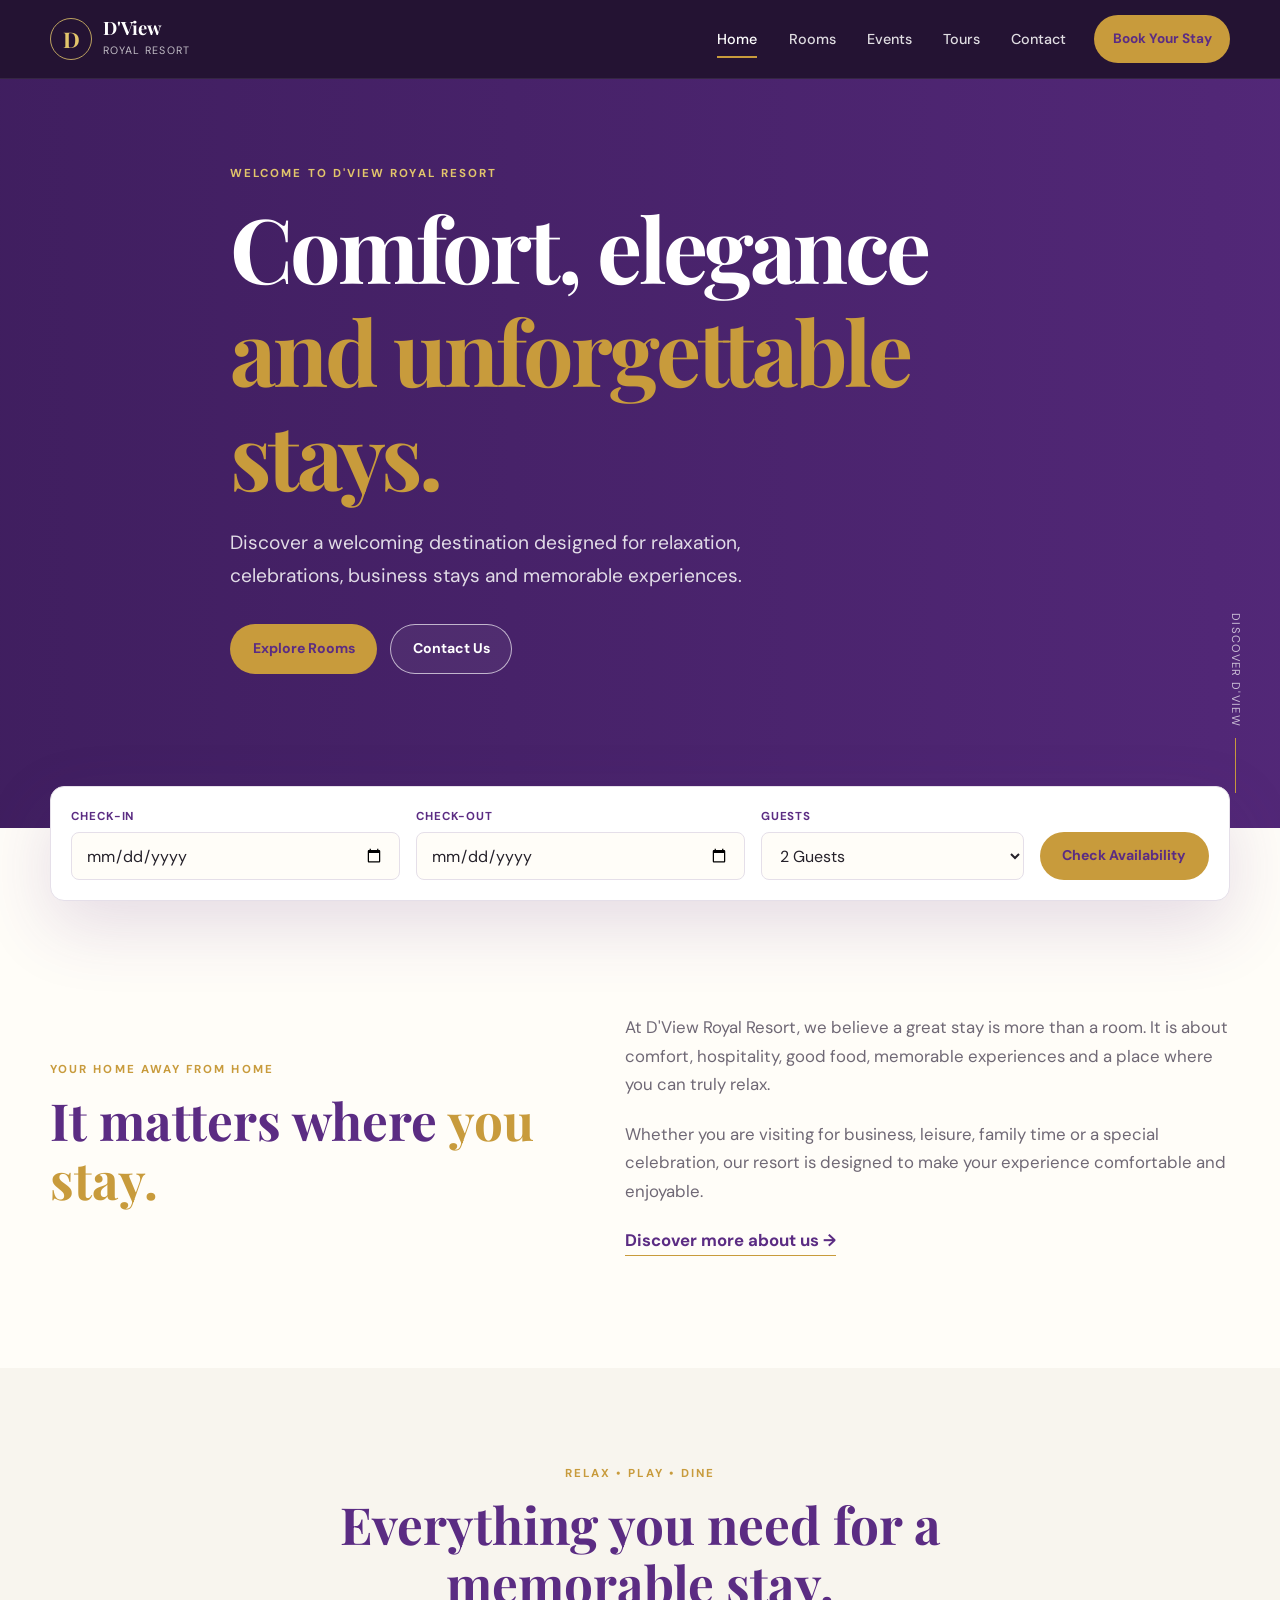
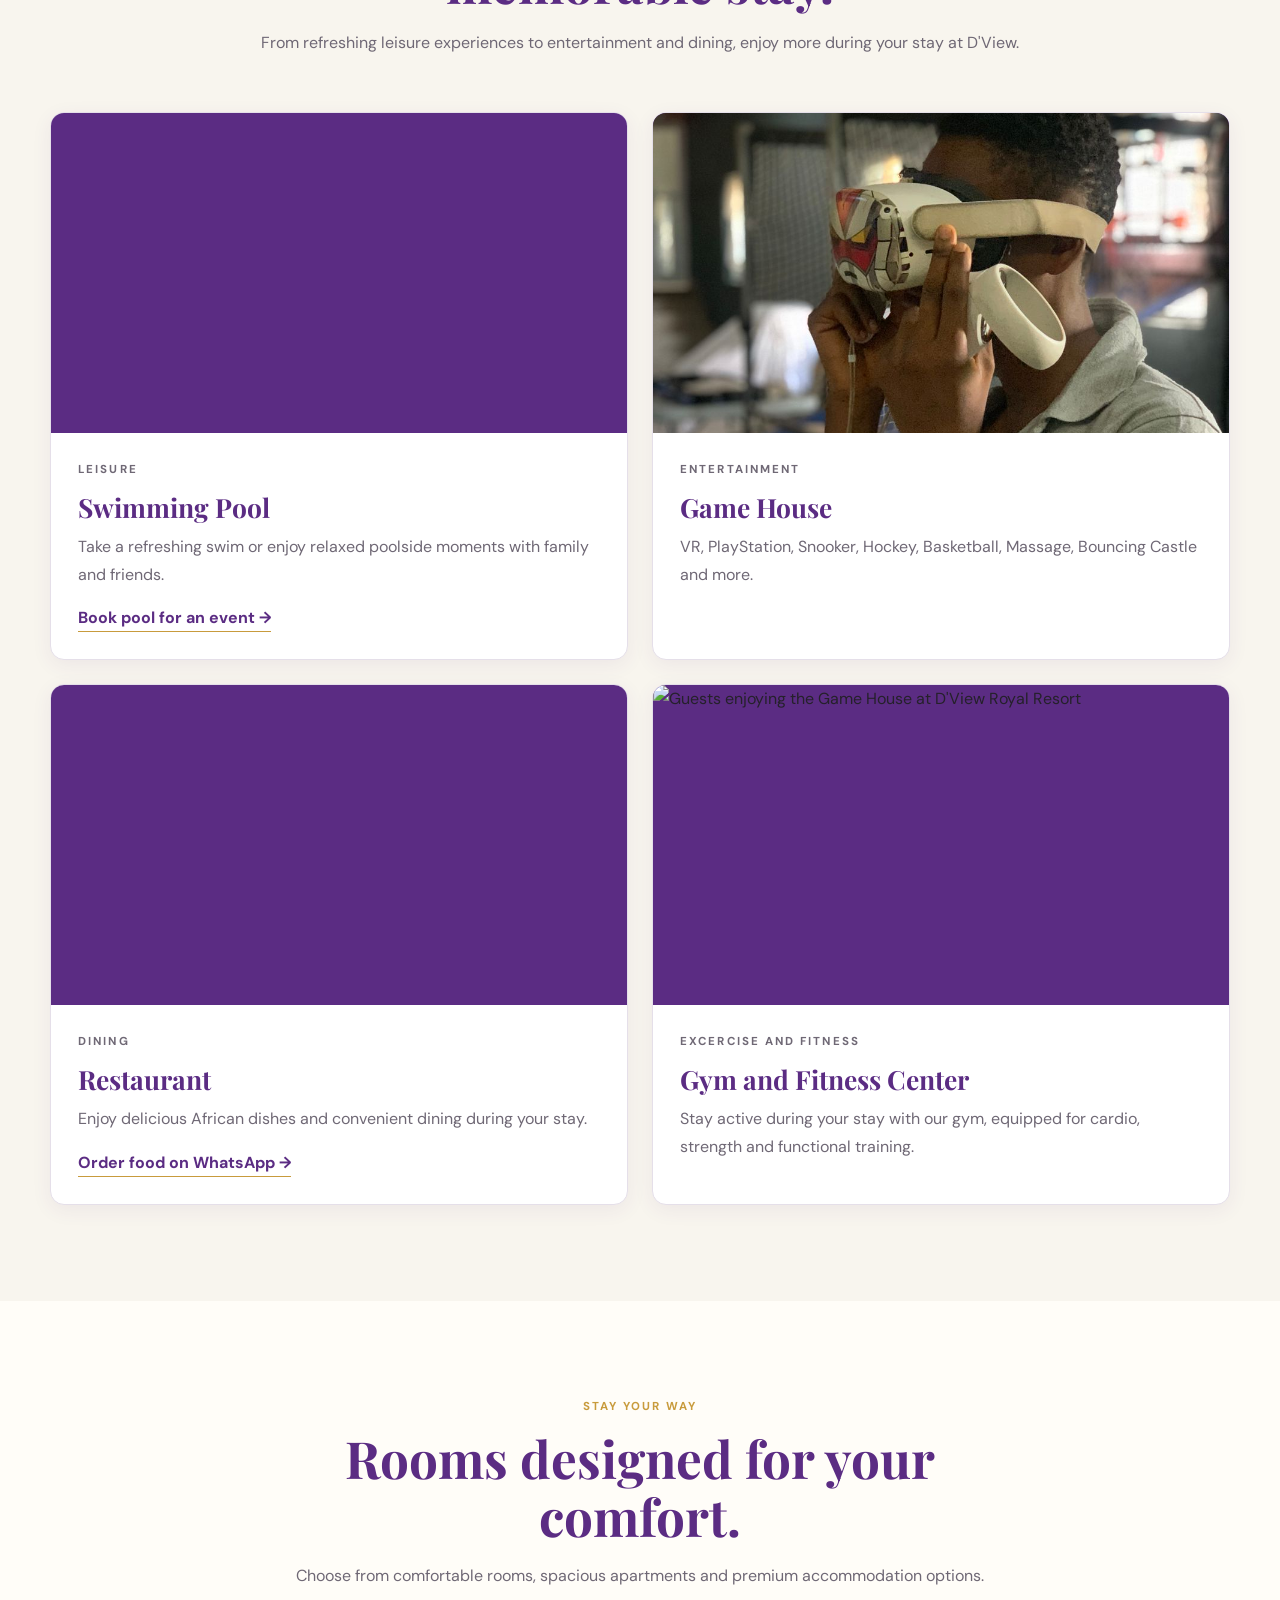
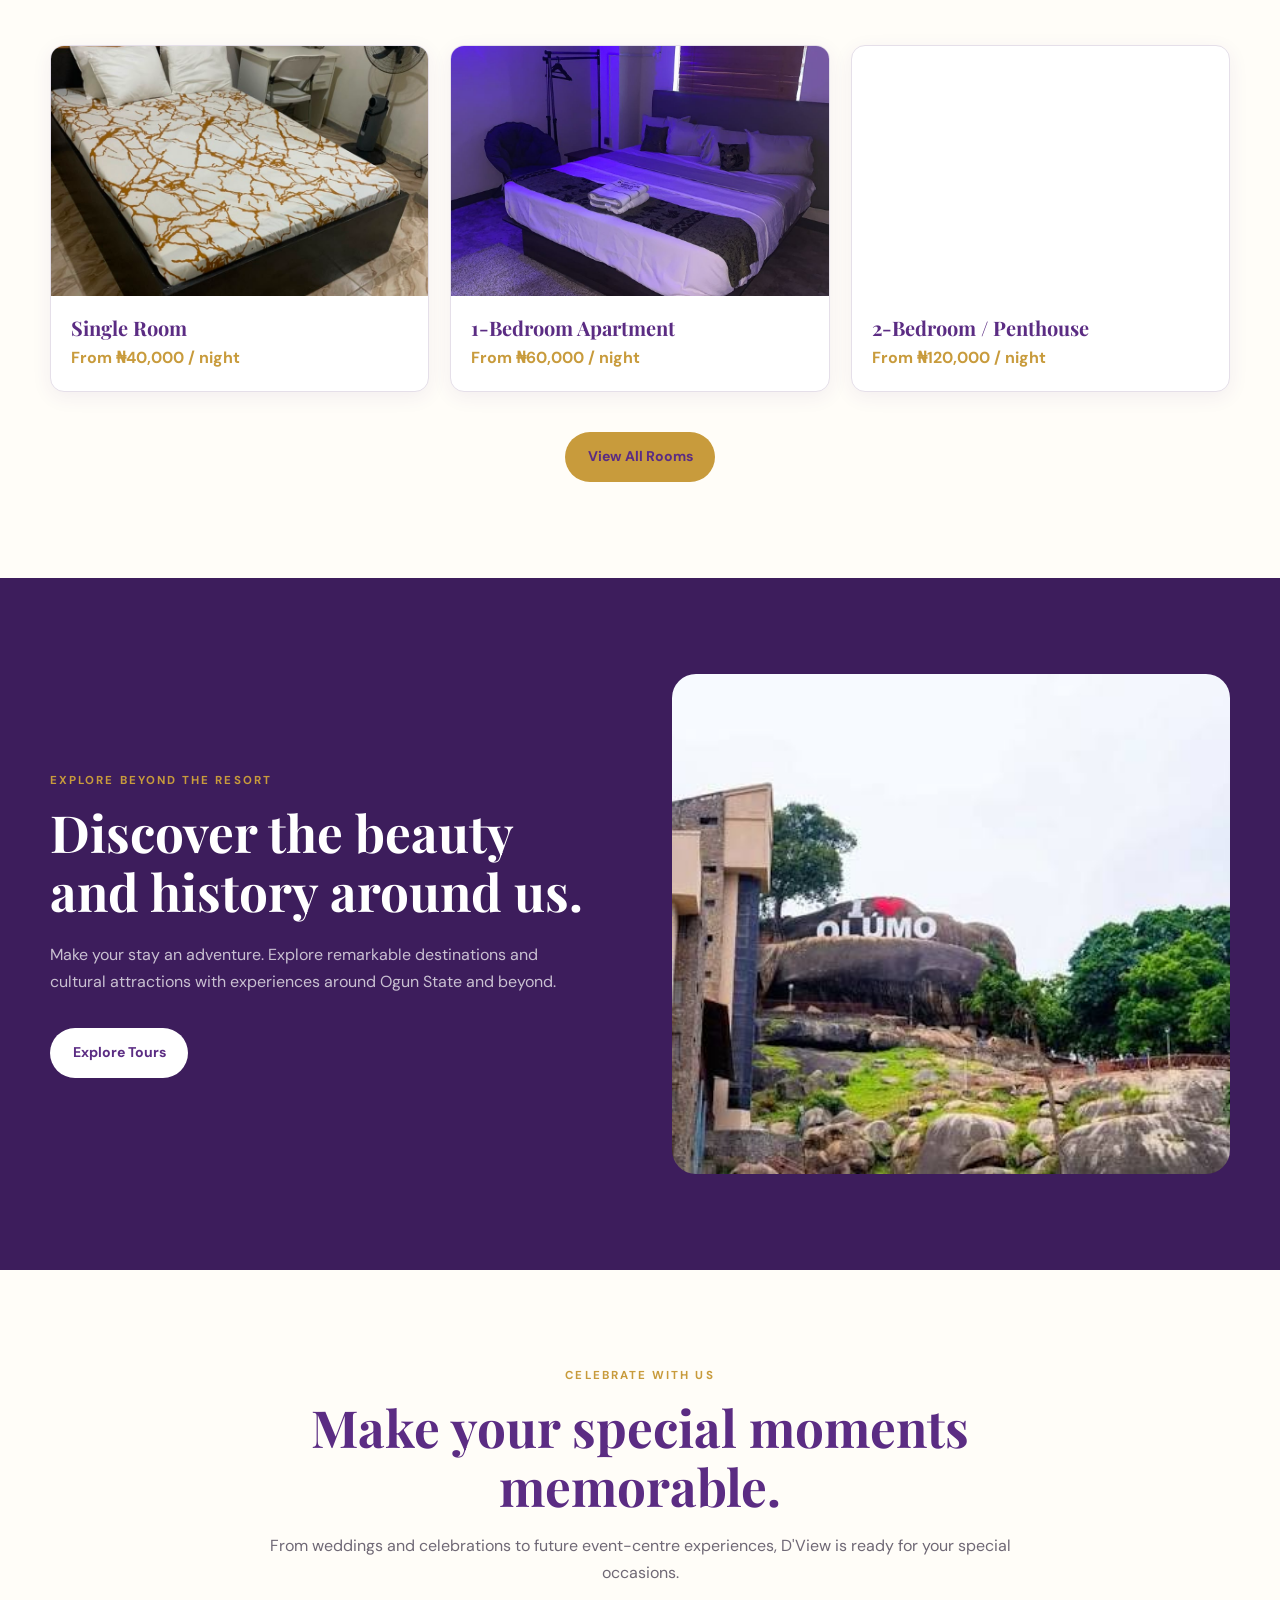
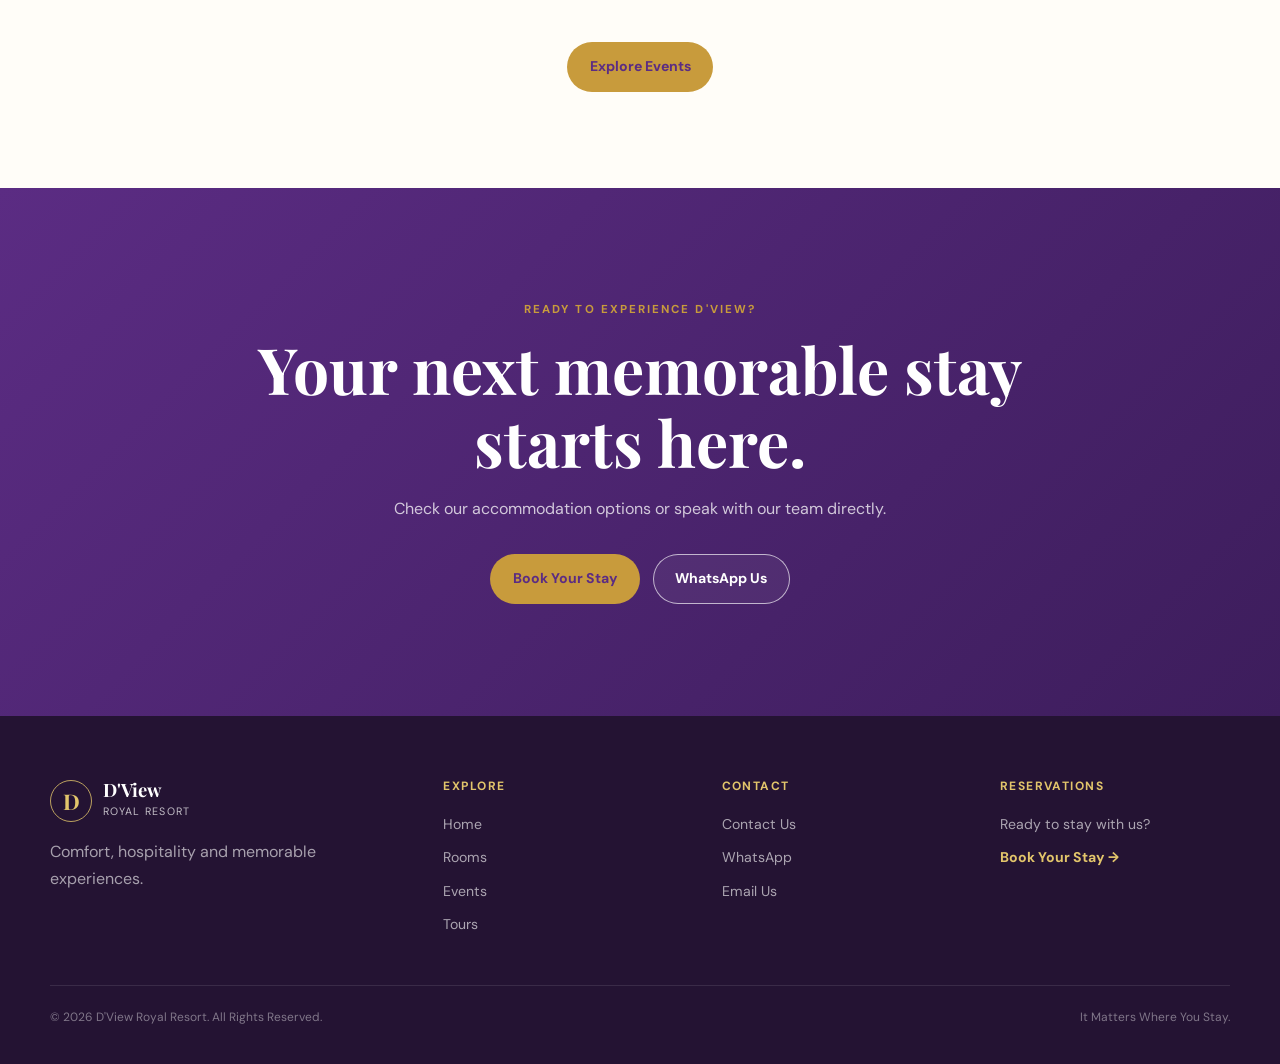
==== commit a205fa7b: "added email us to the contact us section in the footer" ====
--- a/index.html
+++ b/index.html
@@ -69,7 +69,7 @@
           playsinline
           poster="images/resort-poster.jpg"
           aria-hidden="true">
-          <source src="video.mp4" type="video/mp4" />
+          <source src="images/VID-20260621-WA0016.mp4" type="video/mp4" />
         </video>
 
         <div class="hero-overlay"></div>
@@ -444,6 +444,11 @@
             rel="noopener noreferrer">
             WhatsApp
           </a>
+
+          <a
+            href="mailto:dviewresort@gmail.com?subject=Inquiry from Website&body=Hello, I would like to ...">
+            Email Us
+          </a>
         </div>
 
         <div class="footer-column">
